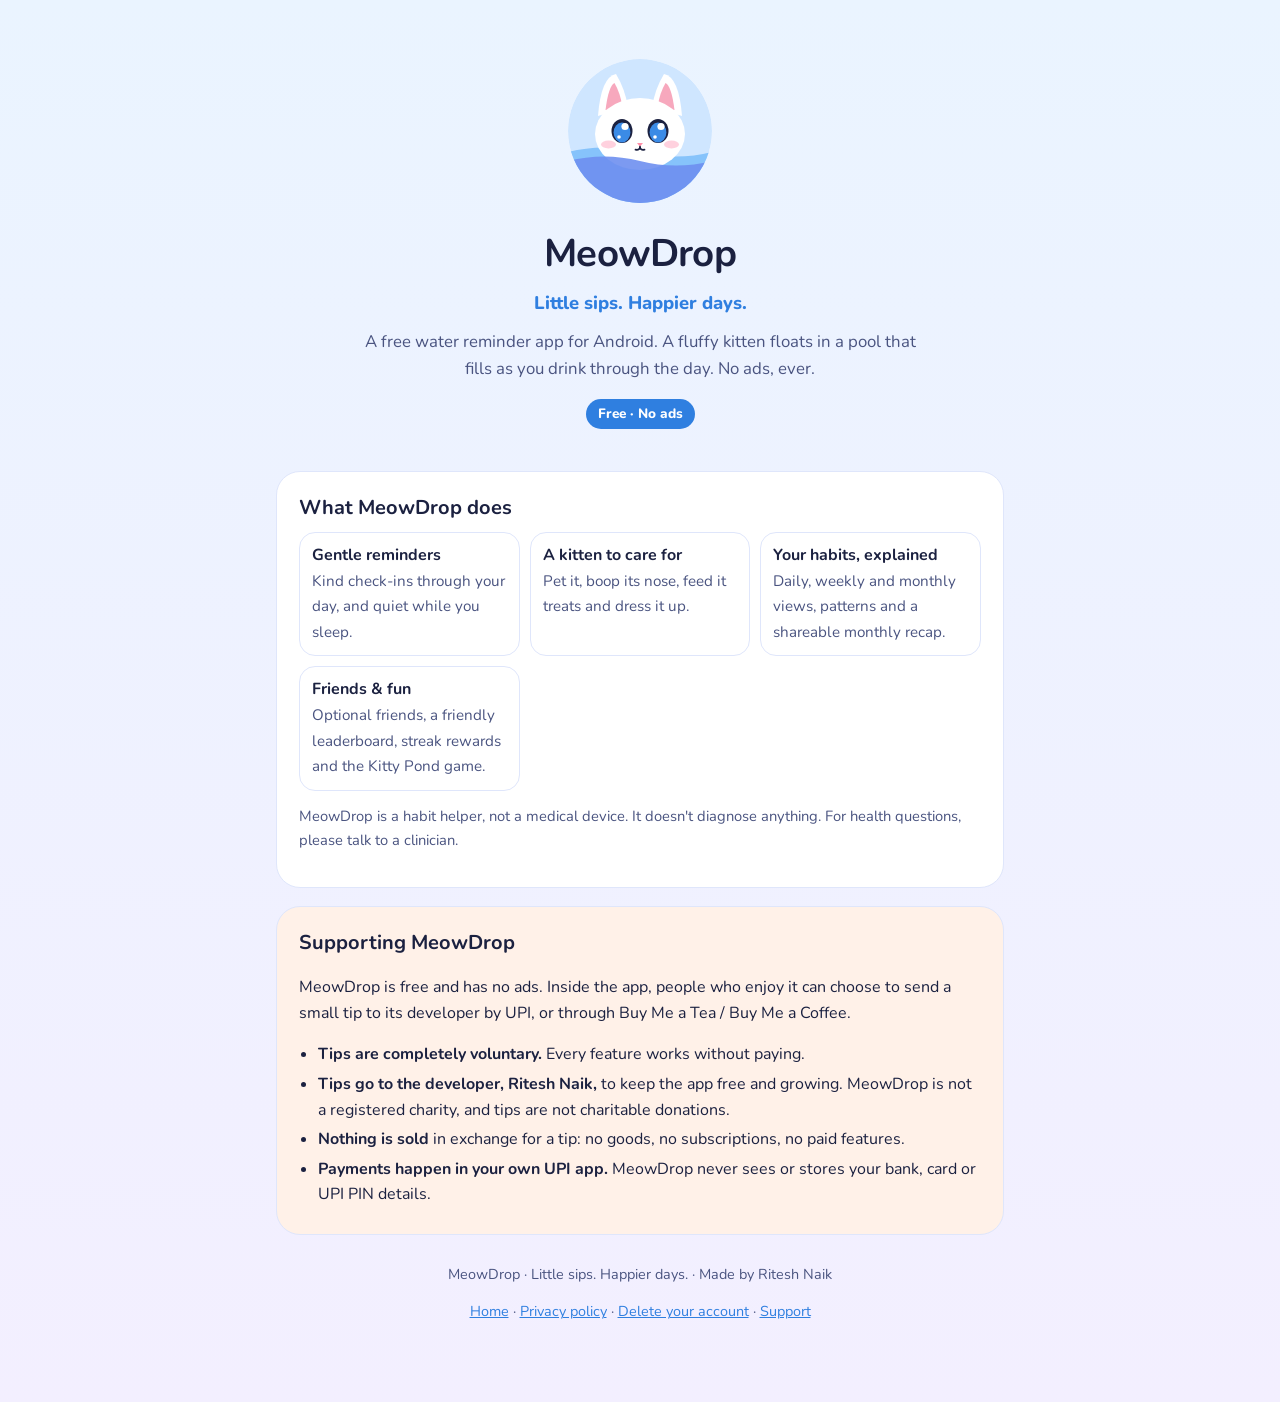
==== index.html @ 0b619bb4 "Add account deletion page" ====
<!doctype html>
<html lang="en">
<head>
<meta charset="utf-8">
<meta name="viewport" content="width=device-width, initial-scale=1">
<title>MeowDrop — a cute water reminder app</title>
<meta name="description" content="MeowDrop is a free, ad-free water reminder app with a cute kitten companion, made by Ritesh Naik.">
<link rel="preconnect" href="https://fonts.googleapis.com">
<link href="https://fonts.googleapis.com/css2?family=Nunito:wght@400;600;800&display=swap" rel="stylesheet">
<link rel="stylesheet" href="style.css">
</head>
<body>
<main>
<header class="hero">
  <svg viewBox="0 0 100 100" role="img" aria-label="The MeowDrop kitten floating in its pool">
  <defs><clipPath id="pool"><circle cx="50" cy="50" r="48"/></clipPath></defs>
  <g clip-path="url(#pool)">
  <circle cx="50" cy="50" r="48" fill="#cfe6ff"/>
  <path d="M2 64 Q26 58 50 64 T98 64 V100 H2 Z" fill="#86c3fb"/>
  <path d="M22 40 Q24 14 34 12 Q40 22 42 34 Z" fill="#fff"/><path d="M27 36 Q29 20 33 18 Q37 25 38 33 Z" fill="#f7a8bd"/>
  <path d="M78 40 Q76 14 66 12 Q60 22 58 34 Z" fill="#fff"/><path d="M73 36 Q71 20 67 18 Q63 25 62 33 Z" fill="#f7a8bd"/>
  <ellipse cx="50" cy="52" rx="30" ry="24" fill="#fff"/>
  <ellipse cx="38" cy="50" rx="7" ry="8" fill="#1b2140"/><ellipse cx="62" cy="50" rx="7" ry="8" fill="#1b2140"/>
  <ellipse cx="38" cy="51" rx="5.6" ry="6.6" fill="#3b8be6"/><ellipse cx="62" cy="51" rx="5.6" ry="6.6" fill="#3b8be6"/>
  <circle cx="40" cy="47" r="2.4" fill="#fff"/><circle cx="64" cy="47" r="2.4" fill="#fff"/>
  <circle cx="36" cy="54" r="1.2" fill="#fff"/><circle cx="60" cy="54" r="1.2" fill="#fff"/>
  <path d="M48 58 H52 L50 60.5 Z" fill="#ff8fa8"/>
  <path d="M50 60.5 Q50 63 47 62.4 M50 60.5 Q50 63 53 62.4" stroke="#1b2140" stroke-width="1.2" fill="none" stroke-linecap="round"/>
  <ellipse cx="29" cy="59" rx="5" ry="2.6" fill="#ffb3c8" opacity=".6"/><ellipse cx="71" cy="59" rx="5" ry="2.6" fill="#ffb3c8" opacity=".6"/>
  <path d="M2 70 Q26 64 50 70 T98 70 V100 H2 Z" fill="#6e8ff0" opacity=".9"/>
  </g>
</svg>

  <h1>MeowDrop</h1>
  <p class="tagline">Little sips. Happier days.</p>
  <p class="lead">A free water reminder app for Android. A fluffy kitten floats in a pool that fills as you drink through the day. No ads, ever.</p>
  <p><span class="badge">Free &middot; No ads</span></p>
</header>

<section>
  <h2>What MeowDrop does</h2>
  <div class="grid">
    <div class="feature"><b>Gentle reminders</b><span>Kind check-ins through your day, and quiet while you sleep.</span></div>
    <div class="feature"><b>A kitten to care for</b><span>Pet it, boop its nose, feed it treats and dress it up.</span></div>
    <div class="feature"><b>Your habits, explained</b><span>Daily, weekly and monthly views, patterns and a shareable monthly recap.</span></div>
    <div class="feature"><b>Friends &amp; fun</b><span>Optional friends, a friendly leaderboard, streak rewards and the Kitty Pond game.</span></div>
  </div>
  <p class="muted">MeowDrop is a habit helper, not a medical device. It doesn't diagnose anything. For health questions, please talk to a clinician.</p>
</section>

<section class="peach" id="support">
  <h2>Supporting MeowDrop</h2>
  <p>MeowDrop is free and has no ads. Inside the app, people who enjoy it can choose to send a small tip to its developer by UPI, or through Buy Me a Tea / Buy Me a Coffee.</p>
  <ul>
    <li><b>Tips are completely voluntary.</b> Every feature works without paying.</li>
    <li><b>Tips go to the developer, Ritesh Naik,</b> to keep the app free and growing. MeowDrop is not a registered charity, and tips are not charitable donations.</li>
    <li><b>Nothing is sold</b> in exchange for a tip: no goods, no subscriptions, no paid features.</li>
    <li><b>Payments happen in your own UPI app.</b> MeowDrop never sees or stores your bank, card or UPI PIN details.</li>
  </ul>
</section>

<footer>
  <p>MeowDrop &middot; Little sips. Happier days. &middot; Made by Ritesh Naik</p>
  <p><a href="index.html">Home</a> &middot; <a href="privacy.html">Privacy policy</a> &middot; <a href="delete-account.html">Delete your account</a> &middot; <a href="index.html#support">Support</a></p>
</footer>
</main>
</body>
</html>
---- style.css ----
:root {
  --bg-top: #eaf4ff; --bg-bottom: #f3efff; --ink: #1b2140; --soft: #4a5480;
  --card: #ffffff; --line: #dfe6fb; --accent: #2f7fe0; --accent-ink: #ffffff; --peach: #fff1e8;
}
@media (prefers-color-scheme: dark) {
  :root { --bg-top: #0f1430; --bg-bottom: #151a3d; --ink: #eaf0ff; --soft: #b3bde3;
    --card: #1a2147; --line: #2a3366; --accent: #8cc2ff; --accent-ink: #0f1430; --peach: #2b2440; }
}
* { box-sizing: border-box; }
html { -webkit-text-size-adjust: 100%; }
body {
  margin: 0; color: var(--ink); line-height: 1.6;
  font-family: "Nunito", system-ui, -apple-system, "Segoe UI", Roboto, sans-serif;
  min-height: 100vh;
  background: linear-gradient(180deg, var(--bg-top), var(--bg-bottom));
}
main { max-width: 760px; margin: 0 auto; padding: 32px 16px 64px; }
header.hero { text-align: center; padding: 24px 0 8px; }
header.hero svg { width: 150px; height: 150px; }
h1 { font-size: 2.4rem; margin: 8px 0 0; letter-spacing: -0.02em; }
.tagline { color: var(--accent); font-weight: 800; font-size: 1.15rem; margin: 4px 0 12px; }
.lead { color: var(--soft); font-size: 1.05rem; max-width: 560px; margin: 0 auto; }
section { background: var(--card); border: 1px solid var(--line); border-radius: 24px; padding: 20px 22px; margin-top: 18px; }
section.peach { background: var(--peach); }
h2 { font-size: 1.25rem; margin: 0 0 8px; }
ul { padding-left: 1.2em; margin: 6px 0; }
li { margin: 4px 0; }
.grid { display: grid; grid-template-columns: repeat(auto-fit, minmax(210px, 1fr)); gap: 10px; }
.feature { padding: 10px 12px; border-radius: 16px; border: 1px solid var(--line); }
.feature b { display: block; }
.feature span { color: var(--soft); font-size: 0.95rem; }
.badge { display: inline-block; background: var(--accent); color: var(--accent-ink); font-weight: 800; border-radius: 999px; padding: 4px 12px; font-size: 0.85rem; }
.muted { color: var(--soft); font-size: 0.92rem; }
a { color: var(--accent); }
footer { text-align: center; color: var(--soft); font-size: 0.9rem; margin-top: 28px; }
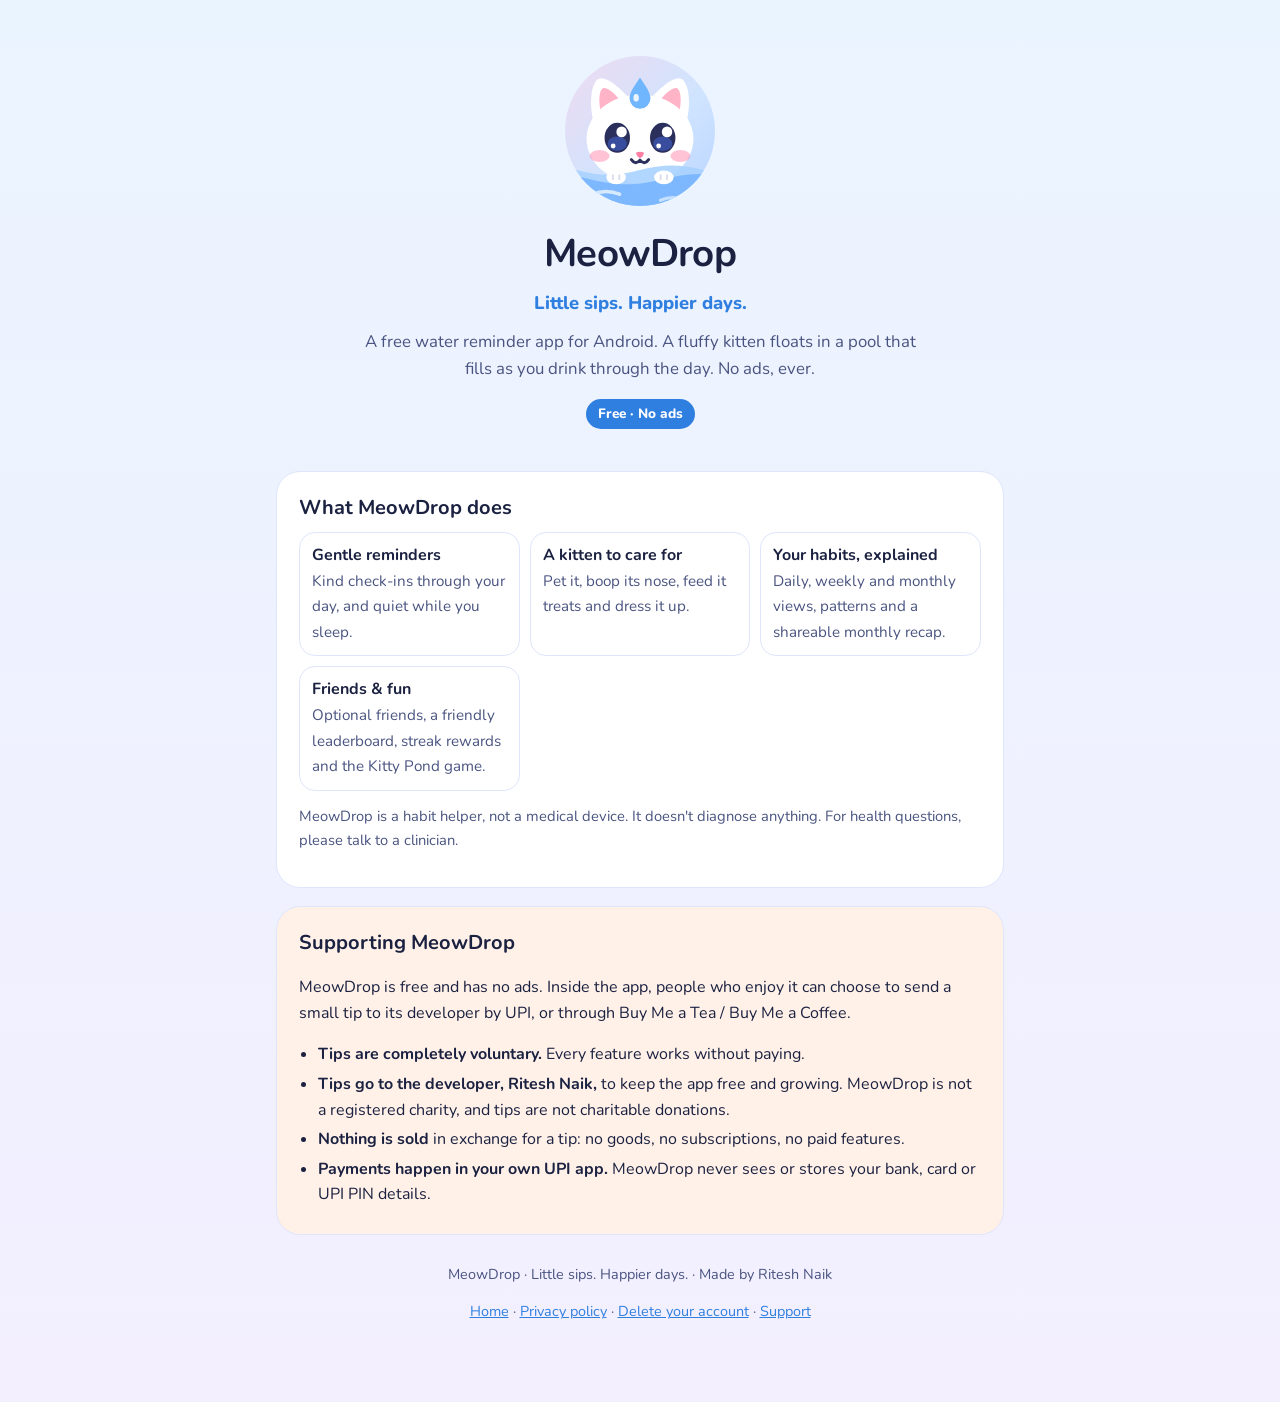
==== commit bb8ace1d: "New cuter kitten logo" ====
--- a/index.html
+++ b/index.html
@@ -12,24 +12,7 @@
 <body>
 <main>
 <header class="hero">
-  <svg viewBox="0 0 100 100" role="img" aria-label="The MeowDrop kitten floating in its pool">
-  <defs><clipPath id="pool"><circle cx="50" cy="50" r="48"/></clipPath></defs>
-  <g clip-path="url(#pool)">
-  <circle cx="50" cy="50" r="48" fill="#cfe6ff"/>
-  <path d="M2 64 Q26 58 50 64 T98 64 V100 H2 Z" fill="#86c3fb"/>
-  <path d="M22 40 Q24 14 34 12 Q40 22 42 34 Z" fill="#fff"/><path d="M27 36 Q29 20 33 18 Q37 25 38 33 Z" fill="#f7a8bd"/>
-  <path d="M78 40 Q76 14 66 12 Q60 22 58 34 Z" fill="#fff"/><path d="M73 36 Q71 20 67 18 Q63 25 62 33 Z" fill="#f7a8bd"/>
-  <ellipse cx="50" cy="52" rx="30" ry="24" fill="#fff"/>
-  <ellipse cx="38" cy="50" rx="7" ry="8" fill="#1b2140"/><ellipse cx="62" cy="50" rx="7" ry="8" fill="#1b2140"/>
-  <ellipse cx="38" cy="51" rx="5.6" ry="6.6" fill="#3b8be6"/><ellipse cx="62" cy="51" rx="5.6" ry="6.6" fill="#3b8be6"/>
-  <circle cx="40" cy="47" r="2.4" fill="#fff"/><circle cx="64" cy="47" r="2.4" fill="#fff"/>
-  <circle cx="36" cy="54" r="1.2" fill="#fff"/><circle cx="60" cy="54" r="1.2" fill="#fff"/>
-  <path d="M48 58 H52 L50 60.5 Z" fill="#ff8fa8"/>
-  <path d="M50 60.5 Q50 63 47 62.4 M50 60.5 Q50 63 53 62.4" stroke="#1b2140" stroke-width="1.2" fill="none" stroke-linecap="round"/>
-  <ellipse cx="29" cy="59" rx="5" ry="2.6" fill="#ffb3c8" opacity=".6"/><ellipse cx="71" cy="59" rx="5" ry="2.6" fill="#ffb3c8" opacity=".6"/>
-  <path d="M2 70 Q26 64 50 70 T98 70 V100 H2 Z" fill="#6e8ff0" opacity=".9"/>
-  </g>
-</svg>
+  <svg role="img" aria-label="The MeowDrop kitten floating in its pool" xmlns="http://www.w3.org/2000/svg" width="150" height="150" viewBox="21 21 66 66"><defs><linearGradient id="mdbg" x1="0" y1="0" x2="108" y2="108" gradientUnits="userSpaceOnUse"><stop offset="0" stop-color="#FFD6E8"/><stop offset="0.55" stop-color="#CFE4FF"/><stop offset="1" stop-color="#A9C8FF"/></linearGradient><clipPath id="mdclip"><circle cx="54" cy="54" r="33"/></clipPath></defs><g clip-path="url(#mdclip)"><path d="M0,0h108v108h-108z" fill="url(#mdbg)"/><path d="M27,27.8 Q27.896,30.104 30.2,31 Q27.896,31.896 27,34.2 Q26.104,31.896 23.8,31 Q26.104,30.104 27,27.8 Z" fill="#FFFFFF" fill-opacity="0.800"/><path d="M82,24.6 Q82.672,26.328 84.4,27 Q82.672,27.672 82,29.4 Q81.328,27.672 79.6,27 Q81.328,26.328 82,24.6 Z" fill="#FFFFFF" fill-opacity="0.702"/><path d="M84.90,40.00 a1.1,1.1 0 1,0 2.20,0 a1.1,1.1 0 1,0 -2.20,0 Z" fill="#FFFFFF" fill-opacity="0.702"/><path d="M33.5,50 C31.5,41 32.5,33.5 35.5,31.2 C38.3,29.2 45,34.5 49.5,40 Z" fill="#FFFFFF" fill-opacity="1.000"/><path d="M74.5,50 C76.5,41 75.5,33.5 72.5,31.2 C69.7,29.2 63,34.5 58.5,40 Z" fill="#FFFFFF" fill-opacity="1.000"/><path d="M36.6,45 C35.6,40 36.2,36.2 37.6,35.2 C39.2,34.4 42.6,37.2 45,40.2 Z" fill="#FFB3C7" fill-opacity="1.000"/><path d="M71.4,45 C72.4,40 71.8,36.2 70.4,35.2 C68.8,34.4 65.4,37.2 63,40.2 Z" fill="#FFB3C7" fill-opacity="1.000"/><path d="M30.50,57.50 a23.5,19.5 0 1,0 47.00,0 a23.5,19.5 0 1,0 -47.00,0 Z" fill="#FFFFFF" fill-opacity="1.000"/><path d="M54,30.5 C56.6,34.4 58.6,37.2 58.6,39.6 A4.6,4.6 0 1,1 49.4,39.6 C49.4,37.2 51.4,34.4 54,30.5 Z" fill="#6FB6FF" fill-opacity="1.000"/><path d="M51.10,39.40 a1.2,1.7 0 1,0 2.40,0 a1.2,1.7 0 1,0 -2.40,0 Z" fill="#FFFFFF" fill-opacity="0.851"/><path d="M38.40,57.00 a5.6,6.6 0 1,0 11.20,0 a5.6,6.6 0 1,0 -11.20,0 Z" fill="#2B2F5C" fill-opacity="1.000"/><path d="M58.40,57.00 a5.6,6.6 0 1,0 11.20,0 a5.6,6.6 0 1,0 -11.20,0 Z" fill="#2B2F5C" fill-opacity="1.000"/><path d="M39.80,59.60 a4.2,3.2 0 1,0 8.40,0 a4.2,3.2 0 1,0 -8.40,0 Z" fill="#4D7BFF" fill-opacity="0.400"/><path d="M59.80,59.60 a4.2,3.2 0 1,0 8.40,0 a4.2,3.2 0 1,0 -8.40,0 Z" fill="#4D7BFF" fill-opacity="0.400"/><path d="M43.60,54.40 a2.3,2.4 0 1,0 4.60,0 a2.3,2.4 0 1,0 -4.60,0 Z" fill="#FFFFFF" fill-opacity="1.000"/><path d="M63.60,54.40 a2.3,2.4 0 1,0 4.60,0 a2.3,2.4 0 1,0 -4.60,0 Z" fill="#FFFFFF" fill-opacity="1.000"/><path d="M41.15,60.60 a1.05,1.05 0 1,0 2.10,0 a1.05,1.05 0 1,0 -2.10,0 Z" fill="#FFFFFF" fill-opacity="1.000"/><path d="M61.15,60.60 a1.05,1.05 0 1,0 2.10,0 a1.05,1.05 0 1,0 -2.10,0 Z" fill="#FFFFFF" fill-opacity="1.000"/><path d="M31.80,65.00 a4.4,2.6 0 1,0 8.80,0 a4.4,2.6 0 1,0 -8.80,0 Z" fill="#FF8FB1" fill-opacity="0.533"/><path d="M67.40,65.00 a4.4,2.6 0 1,0 8.80,0 a4.4,2.6 0 1,0 -8.80,0 Z" fill="#FF8FB1" fill-opacity="0.533"/><path d="M52.2,63.6 Q54,62.6 55.8,63.6 Q55.4,65.4 54,66 Q52.6,65.4 52.2,63.6 Z" fill="#FF7FA3" fill-opacity="1.000"/><path d="M50.2,66.6 Q52,69.2 54,66.8 Q56,69.2 57.8,66.6" fill="none" stroke="#2B2F5C" stroke-opacity="1.000" stroke-width="1.3" stroke-linecap="round" stroke-linejoin="round"/><path d="M-2,71.5 C8,68.5 16,68.5 26,71.2 C36,74 44,74 54,71.2 C64,68.5 72,68.5 82,71.2 C92,74 100,74 110,71.2 L110,110 L-2,110 Z" fill="#A9D2FF" fill-opacity="0.902"/><path d="M-2,75.5 C10,72.2 20,72.2 32,75.2 C44,78.2 52,78.2 64,75.2 C76,72.2 86,72.2 98,75.2 C102,76.2 106,76.6 110,76.6 L110,110 L-2,110 Z" fill="#7DB8FF" fill-opacity="1.000"/><path d="M33,82 C37,80.2 41,80.2 45,81.8" fill="none" stroke="#FFFFFF" stroke-opacity="0.690" stroke-width="1.6" stroke-linecap="round" stroke-linejoin="round"/><path d="M63,84.5 C66.5,83 70,83 73.5,84.3" fill="none" stroke="#FFFFFF" stroke-opacity="0.565" stroke-width="1.4" stroke-linecap="round" stroke-linejoin="round"/><path d="M76.70,80.50 a1.3,1.3 0 1,0 2.60,0 a1.3,1.3 0 1,0 -2.60,0 Z" fill="#FFFFFF" fill-opacity="0.627"/><path d="M39.20,74.40 a4.3,3.0 0 1,0 8.60,0 a4.3,3.0 0 1,0 -8.60,0 Z" fill="#FFFFFF" fill-opacity="1.000"/><path d="M60.20,74.40 a4.3,3.0 0 1,0 8.60,0 a4.3,3.0 0 1,0 -8.60,0 Z" fill="#FFFFFF" fill-opacity="1.000"/><path d="M42.1,73.4 L42.1,75.2 M44.9,73.4 L44.9,75.2" fill="none" stroke="#D9DCEB" stroke-opacity="1.000" stroke-width="0.8" stroke-linecap="round" stroke-linejoin="round"/><path d="M63.1,73.4 L63.1,75.2 M65.9,73.4 L65.9,75.2" fill="none" stroke="#D9DCEB" stroke-opacity="1.000" stroke-width="0.8" stroke-linecap="round" stroke-linejoin="round"/></g></svg>
 
   <h1>MeowDrop</h1>
   <p class="tagline">Little sips. Happier days.</p>
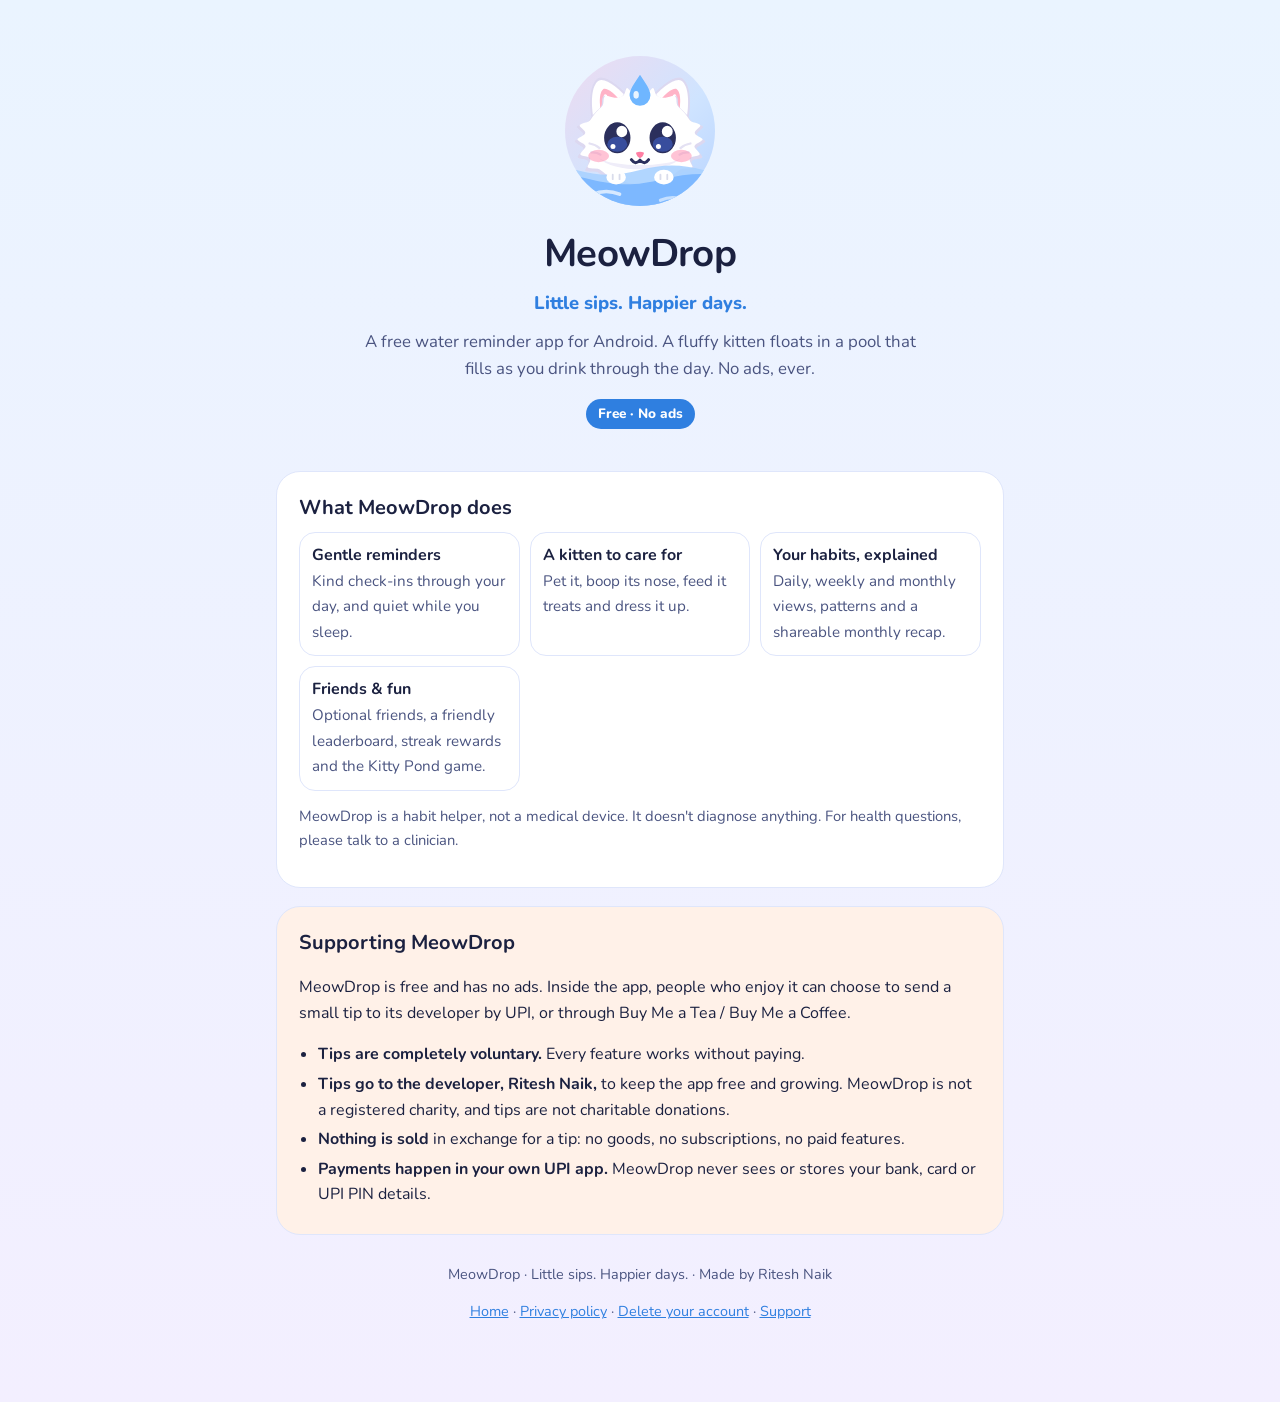
==== commit c3b95936: "Fluffier kitten logo" ====
--- a/index.html
+++ b/index.html
@@ -12,7 +12,7 @@
 <body>
 <main>
 <header class="hero">
-  <svg role="img" aria-label="The MeowDrop kitten floating in its pool" xmlns="http://www.w3.org/2000/svg" width="150" height="150" viewBox="21 21 66 66"><defs><linearGradient id="mdbg" x1="0" y1="0" x2="108" y2="108" gradientUnits="userSpaceOnUse"><stop offset="0" stop-color="#FFD6E8"/><stop offset="0.55" stop-color="#CFE4FF"/><stop offset="1" stop-color="#A9C8FF"/></linearGradient><clipPath id="mdclip"><circle cx="54" cy="54" r="33"/></clipPath></defs><g clip-path="url(#mdclip)"><path d="M0,0h108v108h-108z" fill="url(#mdbg)"/><path d="M27,27.8 Q27.896,30.104 30.2,31 Q27.896,31.896 27,34.2 Q26.104,31.896 23.8,31 Q26.104,30.104 27,27.8 Z" fill="#FFFFFF" fill-opacity="0.800"/><path d="M82,24.6 Q82.672,26.328 84.4,27 Q82.672,27.672 82,29.4 Q81.328,27.672 79.6,27 Q81.328,26.328 82,24.6 Z" fill="#FFFFFF" fill-opacity="0.702"/><path d="M84.90,40.00 a1.1,1.1 0 1,0 2.20,0 a1.1,1.1 0 1,0 -2.20,0 Z" fill="#FFFFFF" fill-opacity="0.702"/><path d="M33.5,50 C31.5,41 32.5,33.5 35.5,31.2 C38.3,29.2 45,34.5 49.5,40 Z" fill="#FFFFFF" fill-opacity="1.000"/><path d="M74.5,50 C76.5,41 75.5,33.5 72.5,31.2 C69.7,29.2 63,34.5 58.5,40 Z" fill="#FFFFFF" fill-opacity="1.000"/><path d="M36.6,45 C35.6,40 36.2,36.2 37.6,35.2 C39.2,34.4 42.6,37.2 45,40.2 Z" fill="#FFB3C7" fill-opacity="1.000"/><path d="M71.4,45 C72.4,40 71.8,36.2 70.4,35.2 C68.8,34.4 65.4,37.2 63,40.2 Z" fill="#FFB3C7" fill-opacity="1.000"/><path d="M30.50,57.50 a23.5,19.5 0 1,0 47.00,0 a23.5,19.5 0 1,0 -47.00,0 Z" fill="#FFFFFF" fill-opacity="1.000"/><path d="M54,30.5 C56.6,34.4 58.6,37.2 58.6,39.6 A4.6,4.6 0 1,1 49.4,39.6 C49.4,37.2 51.4,34.4 54,30.5 Z" fill="#6FB6FF" fill-opacity="1.000"/><path d="M51.10,39.40 a1.2,1.7 0 1,0 2.40,0 a1.2,1.7 0 1,0 -2.40,0 Z" fill="#FFFFFF" fill-opacity="0.851"/><path d="M38.40,57.00 a5.6,6.6 0 1,0 11.20,0 a5.6,6.6 0 1,0 -11.20,0 Z" fill="#2B2F5C" fill-opacity="1.000"/><path d="M58.40,57.00 a5.6,6.6 0 1,0 11.20,0 a5.6,6.6 0 1,0 -11.20,0 Z" fill="#2B2F5C" fill-opacity="1.000"/><path d="M39.80,59.60 a4.2,3.2 0 1,0 8.40,0 a4.2,3.2 0 1,0 -8.40,0 Z" fill="#4D7BFF" fill-opacity="0.400"/><path d="M59.80,59.60 a4.2,3.2 0 1,0 8.40,0 a4.2,3.2 0 1,0 -8.40,0 Z" fill="#4D7BFF" fill-opacity="0.400"/><path d="M43.60,54.40 a2.3,2.4 0 1,0 4.60,0 a2.3,2.4 0 1,0 -4.60,0 Z" fill="#FFFFFF" fill-opacity="1.000"/><path d="M63.60,54.40 a2.3,2.4 0 1,0 4.60,0 a2.3,2.4 0 1,0 -4.60,0 Z" fill="#FFFFFF" fill-opacity="1.000"/><path d="M41.15,60.60 a1.05,1.05 0 1,0 2.10,0 a1.05,1.05 0 1,0 -2.10,0 Z" fill="#FFFFFF" fill-opacity="1.000"/><path d="M61.15,60.60 a1.05,1.05 0 1,0 2.10,0 a1.05,1.05 0 1,0 -2.10,0 Z" fill="#FFFFFF" fill-opacity="1.000"/><path d="M31.80,65.00 a4.4,2.6 0 1,0 8.80,0 a4.4,2.6 0 1,0 -8.80,0 Z" fill="#FF8FB1" fill-opacity="0.533"/><path d="M67.40,65.00 a4.4,2.6 0 1,0 8.80,0 a4.4,2.6 0 1,0 -8.80,0 Z" fill="#FF8FB1" fill-opacity="0.533"/><path d="M52.2,63.6 Q54,62.6 55.8,63.6 Q55.4,65.4 54,66 Q52.6,65.4 52.2,63.6 Z" fill="#FF7FA3" fill-opacity="1.000"/><path d="M50.2,66.6 Q52,69.2 54,66.8 Q56,69.2 57.8,66.6" fill="none" stroke="#2B2F5C" stroke-opacity="1.000" stroke-width="1.3" stroke-linecap="round" stroke-linejoin="round"/><path d="M-2,71.5 C8,68.5 16,68.5 26,71.2 C36,74 44,74 54,71.2 C64,68.5 72,68.5 82,71.2 C92,74 100,74 110,71.2 L110,110 L-2,110 Z" fill="#A9D2FF" fill-opacity="0.902"/><path d="M-2,75.5 C10,72.2 20,72.2 32,75.2 C44,78.2 52,78.2 64,75.2 C76,72.2 86,72.2 98,75.2 C102,76.2 106,76.6 110,76.6 L110,110 L-2,110 Z" fill="#7DB8FF" fill-opacity="1.000"/><path d="M33,82 C37,80.2 41,80.2 45,81.8" fill="none" stroke="#FFFFFF" stroke-opacity="0.690" stroke-width="1.6" stroke-linecap="round" stroke-linejoin="round"/><path d="M63,84.5 C66.5,83 70,83 73.5,84.3" fill="none" stroke="#FFFFFF" stroke-opacity="0.565" stroke-width="1.4" stroke-linecap="round" stroke-linejoin="round"/><path d="M76.70,80.50 a1.3,1.3 0 1,0 2.60,0 a1.3,1.3 0 1,0 -2.60,0 Z" fill="#FFFFFF" fill-opacity="0.627"/><path d="M39.20,74.40 a4.3,3.0 0 1,0 8.60,0 a4.3,3.0 0 1,0 -8.60,0 Z" fill="#FFFFFF" fill-opacity="1.000"/><path d="M60.20,74.40 a4.3,3.0 0 1,0 8.60,0 a4.3,3.0 0 1,0 -8.60,0 Z" fill="#FFFFFF" fill-opacity="1.000"/><path d="M42.1,73.4 L42.1,75.2 M44.9,73.4 L44.9,75.2" fill="none" stroke="#D9DCEB" stroke-opacity="1.000" stroke-width="0.8" stroke-linecap="round" stroke-linejoin="round"/><path d="M63.1,73.4 L63.1,75.2 M65.9,73.4 L65.9,75.2" fill="none" stroke="#D9DCEB" stroke-opacity="1.000" stroke-width="0.8" stroke-linecap="round" stroke-linejoin="round"/></g></svg>
+  <svg role="img" aria-label="The MeowDrop kitten floating in its pool" xmlns="http://www.w3.org/2000/svg" width="150" height="150" viewBox="21 21 66 66"><defs><linearGradient id="mdbg" x1="0" y1="0" x2="108" y2="108" gradientUnits="userSpaceOnUse"><stop offset="0" stop-color="#FFD6E8"/><stop offset="0.55" stop-color="#CFE4FF"/><stop offset="1" stop-color="#A9C8FF"/></linearGradient><clipPath id="mdclip"><circle cx="54" cy="54" r="33"/></clipPath></defs><g clip-path="url(#mdclip)"><path d="M0,0h108v108h-108z" fill="url(#mdbg)"/><path d="M27,27.8 Q27.896,30.104 30.2,31 Q27.896,31.896 27,34.2 Q26.104,31.896 23.8,31 Q26.104,30.104 27,27.8 Z" fill="#FFFFFF" fill-opacity="0.800"/><path d="M82,24.6 Q82.672,26.328 84.4,27 Q82.672,27.672 82,29.4 Q81.328,27.672 79.6,27 Q81.328,26.328 82,24.6 Z" fill="#FFFFFF" fill-opacity="0.702"/><path d="M84.90,40.00 a1.1,1.1 0 1,0 2.20,0 a1.1,1.1 0 1,0 -2.20,0 Z" fill="#FFFFFF" fill-opacity="0.702"/><path d="M33.2,51 C31,41.5 32,33.6 35.2,31 C38.2,28.8 45.3,34.4 50,40 Z" fill="#DCD8F0" fill-opacity="1.000"/><path d="M74.8,51 C77,41.5 76,33.6 72.8,31 C69.8,28.8 62.7,34.4 58,40 Z" fill="#DCD8F0" fill-opacity="1.000"/><path d="M33.8,50 C32,41 32.8,34.2 35.6,32 C38.4,30 44.8,35.2 49.2,40.4 Z" fill="#FFFFFF" fill-opacity="1.000"/><path d="M74.2,50 C76,41 75.2,34.2 72.4,32 C69.6,30 63.2,35.2 58.8,40.4 Z" fill="#FFFFFF" fill-opacity="1.000"/><path d="M36.8,45.5 C35.8,40.4 36.4,36.6 37.8,35.6 C39.4,34.8 42.8,37.6 45.2,40.6 Z" fill="#FFB3C7" fill-opacity="1.000"/><path d="M71.2,45.5 C72.2,40.4 71.6,36.6 70.2,35.6 C68.6,34.8 65.2,37.6 62.8,40.6 Z" fill="#FFB3C7" fill-opacity="1.000"/><path d="M38.4,47 q-1,-4.6 0.4,-8.4 M41,46.4 q0,-3.6 2.2,-6 M36.6,47.6 q-1.4,-2.6 -1.2,-5.6" fill="none" stroke="#FFFFFF" stroke-opacity="1.000" stroke-width="1.5" stroke-linecap="round" stroke-linejoin="round"/><path d="M69.6,47 q1,-4.6 -0.4,-8.4 M67,46.4 q0,-3.6 -2.2,-6 M71.4,47.6 q1.4,-2.6 1.2,-5.6" fill="none" stroke="#FFFFFF" stroke-opacity="1.000" stroke-width="1.5" stroke-linecap="round" stroke-linejoin="round"/><path d="M81.96,57.82 Q83.18,58.40 82.51,59.00 Q81.85,59.60 80.80,60.11 Q79.75,60.63 79.17,61.12 Q78.59,61.61 78.96,62.22 Q79.32,62.83 80.13,63.59 Q80.94,64.34 81.34,65.08 Q81.75,65.82 80.38,66.06 Q79.01,66.30 78.03,66.58 Q77.04,66.85 76.76,67.34 Q76.48,67.83 76.84,68.63 Q77.20,69.43 77.83,70.45 Q78.47,71.48 77.52,71.69 Q76.57,71.90 75.34,71.85 Q74.12,71.81 73.31,71.96 Q72.50,72.12 72.06,72.51 Q71.61,72.90 71.13,73.27 Q70.66,73.63 70.17,73.98 Q69.67,74.33 69.15,74.66 Q68.64,74.98 68.10,75.29 Q67.56,75.59 67.01,75.87 Q66.45,76.15 65.88,76.41 Q65.30,76.67 64.72,76.90 Q64.13,77.13 63.53,77.33 Q62.92,77.54 62.31,77.72 Q61.69,77.90 61.07,78.05 Q60.44,78.20 59.81,78.33 Q59.18,78.45 58.54,78.55 Q57.90,78.65 57.25,78.72 Q56.60,78.79 55.95,78.83 Q55.30,78.87 54.65,78.89 Q54.00,78.90 53.35,78.89 Q52.70,78.87 52.05,78.83 Q51.40,78.79 50.75,78.72 Q50.10,78.65 49.46,78.55 Q48.82,78.45 48.19,78.33 Q47.56,78.20 46.93,78.05 Q46.31,77.90 45.69,77.72 Q45.08,77.54 44.47,77.33 Q43.87,77.13 43.28,76.90 Q42.70,76.67 42.12,76.41 Q41.55,76.15 40.99,75.87 Q40.44,75.59 39.90,75.29 Q39.36,74.98 38.85,74.66 Q38.33,74.33 37.83,73.98 Q37.34,73.63 36.87,73.27 Q36.39,72.90 35.94,72.51 Q35.50,72.12 34.69,71.96 Q33.88,71.81 32.66,71.85 Q31.43,71.90 30.48,71.69 Q29.53,71.48 30.17,70.45 Q30.80,69.43 31.16,68.63 Q31.52,67.83 31.24,67.34 Q30.96,66.85 29.97,66.58 Q28.99,66.30 27.62,66.06 Q26.25,65.82 26.66,65.08 Q27.06,64.34 27.87,63.59 Q28.68,62.83 29.04,62.22 Q29.41,61.61 28.83,61.12 Q28.25,60.63 27.20,60.11 Q26.15,59.60 25.49,59.00 Q24.82,58.40 26.04,57.82 Q27.25,57.25 28.08,56.74 Q28.91,56.23 29.00,55.69 Q29.08,55.15 28.44,54.48 Q27.80,53.81 26.81,53.00 Q25.82,52.18 26.65,51.74 Q27.47,51.30 28.65,51.03 Q29.83,50.76 30.54,50.41 Q31.25,50.06 31.53,49.58 Q31.81,49.09 32.12,48.62 Q32.44,48.15 32.78,47.69 Q33.12,47.23 33.49,46.79 Q33.86,46.35 34.25,45.92 Q34.65,45.50 35.07,45.09 Q35.50,44.68 35.94,44.29 Q36.39,43.90 36.74,43.42 Q37.08,42.93 37.19,42.18 Q37.30,41.42 37.31,40.46 Q37.32,39.49 37.73,38.90 Q38.15,38.30 39.30,38.69 Q40.45,39.08 41.41,39.34 Q42.37,39.60 43.12,39.64 Q43.87,39.67 44.47,39.47 Q45.08,39.26 45.69,39.08 Q46.31,38.90 46.72,38.10 Q47.13,37.29 47.46,35.81 Q47.79,34.34 48.82,35.58 Q49.85,36.82 50.62,37.41 Q51.40,38.01 52.00,37.29 Q52.61,36.58 53.31,35.19 Q54.00,33.80 54.69,35.19 Q55.39,36.58 56.00,37.29 Q56.60,38.01 57.38,37.41 Q58.15,36.82 59.18,35.58 Q60.21,34.34 60.54,35.81 Q60.87,37.29 61.28,38.10 Q61.69,38.90 62.31,39.08 Q62.92,39.26 63.53,39.47 Q64.13,39.67 64.88,39.64 Q65.63,39.60 66.59,39.34 Q67.55,39.08 68.70,38.69 Q69.85,38.30 70.27,38.90 Q70.68,39.49 70.69,40.46 Q70.70,41.42 70.81,42.18 Q70.92,42.93 71.26,43.42 Q71.61,43.90 72.06,44.29 Q72.50,44.68 72.93,45.09 Q73.35,45.50 73.75,45.92 Q74.14,46.35 74.51,46.79 Q74.88,47.23 75.22,47.69 Q75.56,48.15 75.88,48.62 Q76.19,49.09 76.47,49.58 Q76.75,50.06 77.46,50.41 Q78.17,50.76 79.35,51.03 Q80.53,51.30 81.35,51.74 Q82.18,52.18 81.19,53.00 Q80.20,53.81 79.56,54.48 Q78.92,55.15 79.00,55.69 Q79.09,56.23 79.92,56.74 Q80.75,57.25 81.96,57.82 Z" fill="#DCD8F0" fill-opacity="1.000"/><path d="M80.80,56.94 Q81.92,57.50 81.31,58.08 Q80.70,58.65 79.74,59.15 Q78.77,59.65 78.24,60.12 Q77.70,60.60 78.03,61.18 Q78.36,61.77 79.09,62.49 Q79.83,63.21 80.19,63.91 Q80.55,64.62 79.28,64.86 Q78.02,65.11 77.11,65.38 Q76.20,65.65 75.92,66.13 Q75.65,66.60 75.97,67.36 Q76.28,68.11 76.85,69.08 Q77.41,70.04 76.52,70.25 Q75.63,70.47 74.49,70.45 Q73.35,70.43 72.59,70.59 Q71.84,70.75 71.40,71.12 Q70.97,71.50 70.51,71.86 Q70.06,72.21 69.58,72.55 Q69.10,72.89 68.61,73.20 Q68.11,73.52 67.59,73.81 Q67.07,74.11 66.54,74.38 Q66.00,74.65 65.45,74.89 Q64.90,75.14 64.33,75.37 Q63.76,75.59 63.18,75.79 Q62.60,75.98 62.01,76.16 Q61.42,76.33 60.81,76.48 Q60.21,76.63 59.60,76.75 Q58.99,76.87 58.37,76.96 Q57.75,77.06 57.13,77.12 Q56.51,77.19 55.88,77.23 Q55.26,77.27 54.63,77.29 Q54.00,77.30 53.37,77.29 Q52.74,77.27 52.12,77.23 Q51.49,77.19 50.87,77.12 Q50.25,77.06 49.63,76.96 Q49.01,76.87 48.40,76.75 Q47.79,76.63 47.19,76.48 Q46.58,76.33 45.99,76.16 Q45.40,75.98 44.82,75.79 Q44.24,75.59 43.67,75.37 Q43.10,75.14 42.55,74.89 Q42.00,74.65 41.46,74.38 Q40.93,74.11 40.41,73.81 Q39.89,73.52 39.39,73.20 Q38.90,72.89 38.42,72.55 Q37.94,72.21 37.49,71.86 Q37.03,71.50 36.60,71.12 Q36.16,70.75 35.41,70.59 Q34.65,70.43 33.51,70.45 Q32.37,70.47 31.48,70.25 Q30.59,70.04 31.15,69.08 Q31.72,68.11 32.03,67.36 Q32.35,66.60 32.08,66.13 Q31.80,65.65 30.89,65.38 Q29.98,65.11 28.72,64.86 Q27.45,64.62 27.81,63.91 Q28.17,63.21 28.91,62.49 Q29.64,61.77 29.97,61.18 Q30.30,60.60 29.76,60.12 Q29.23,59.65 28.26,59.15 Q27.30,58.65 26.69,58.08 Q26.08,57.50 27.20,56.94 Q28.31,56.39 29.07,55.90 Q29.83,55.40 29.92,54.88 Q30.00,54.36 29.42,53.73 Q28.83,53.09 27.93,52.31 Q27.04,51.54 27.80,51.11 Q28.57,50.68 29.66,50.41 Q30.75,50.14 31.41,49.79 Q32.07,49.45 32.35,48.98 Q32.62,48.51 32.92,48.06 Q33.22,47.60 33.54,47.16 Q33.87,46.72 34.23,46.29 Q34.58,45.86 34.97,45.45 Q35.35,45.04 35.76,44.65 Q36.16,44.25 36.60,43.88 Q37.03,43.50 37.37,43.04 Q37.71,42.57 37.83,41.86 Q37.95,41.15 37.98,40.25 Q38.02,39.35 38.42,38.79 Q38.83,38.23 39.91,38.57 Q40.99,38.91 41.90,39.14 Q42.80,39.37 43.52,39.39 Q44.24,39.41 44.82,39.21 Q45.40,39.02 45.99,38.84 Q46.58,38.67 46.99,37.92 Q47.40,37.18 47.73,35.81 Q48.06,34.45 49.04,35.59 Q50.01,36.72 50.75,37.26 Q51.49,37.81 52.08,37.15 Q52.67,36.49 53.33,35.21 Q54.00,33.94 54.67,35.21 Q55.33,36.49 55.92,37.15 Q56.51,37.81 57.25,37.26 Q57.99,36.72 58.96,35.59 Q59.94,34.45 60.27,35.81 Q60.60,37.18 61.01,37.92 Q61.42,38.67 62.01,38.84 Q62.60,39.02 63.18,39.21 Q63.76,39.41 64.48,39.39 Q65.20,39.37 66.10,39.14 Q67.01,38.91 68.09,38.57 Q69.17,38.23 69.58,38.79 Q69.98,39.35 70.02,40.25 Q70.05,41.15 70.17,41.86 Q70.29,42.57 70.63,43.04 Q70.97,43.50 71.40,43.88 Q71.84,44.25 72.24,44.65 Q72.65,45.04 73.03,45.45 Q73.42,45.86 73.77,46.29 Q74.13,46.72 74.46,47.16 Q74.78,47.60 75.08,48.06 Q75.38,48.51 75.65,48.98 Q75.93,49.45 76.59,49.79 Q77.25,50.14 78.34,50.41 Q79.43,50.68 80.20,51.11 Q80.96,51.54 80.07,52.31 Q79.17,53.09 78.58,53.73 Q78.00,54.36 78.08,54.88 Q78.17,55.40 78.93,55.90 Q79.69,56.39 80.80,56.94 Z" fill="#FFFFFF" fill-opacity="1.000"/><path d="M36,66 C42,72.5 66,72.5 72,66 C66,70 42,70 36,66 Z" fill="#EFEDF9" fill-opacity="1.000"/><path d="M31.8,59.5 q2.6,0.4 4.4,2 M32.6,63.4 q2.4,-0.2 4,1" fill="none" stroke="#E4E1F3" stroke-opacity="1.000" stroke-width="1.0" stroke-linecap="round" stroke-linejoin="round"/><path d="M76.2,59.5 q-2.6,0.4 -4.4,2 M75.4,63.4 q-2.4,-0.2 -4,1" fill="none" stroke="#E4E1F3" stroke-opacity="1.000" stroke-width="1.0" stroke-linecap="round" stroke-linejoin="round"/><path d="M54,29.2 C56.6,33.1 58.6,35.9 58.6,38.3 A4.6,4.6 0 1,1 49.4,38.3 C49.4,35.9 51.4,33.1 54,29.2 Z" fill="#6FB6FF" fill-opacity="1.000"/><path d="M51.10,38.10 a1.2,1.7 0 1,0 2.40,0 a1.2,1.7 0 1,0 -2.40,0 Z" fill="#FFFFFF" fill-opacity="0.851"/><path d="M38.20,57.00 a5.8,6.8 0 1,0 11.60,0 a5.8,6.8 0 1,0 -11.60,0 Z" fill="#2B2F5C" fill-opacity="1.000"/><path d="M58.20,57.00 a5.8,6.8 0 1,0 11.60,0 a5.8,6.8 0 1,0 -11.60,0 Z" fill="#2B2F5C" fill-opacity="1.000"/><path d="M39.60,59.80 a4.4,3.3 0 1,0 8.80,0 a4.4,3.3 0 1,0 -8.80,0 Z" fill="#4D7BFF" fill-opacity="0.400"/><path d="M59.60,59.80 a4.4,3.3 0 1,0 8.80,0 a4.4,3.3 0 1,0 -8.80,0 Z" fill="#4D7BFF" fill-opacity="0.400"/><path d="M43.60,54.20 a2.4,2.5 0 1,0 4.80,0 a2.4,2.5 0 1,0 -4.80,0 Z" fill="#FFFFFF" fill-opacity="1.000"/><path d="M63.60,54.20 a2.4,2.5 0 1,0 4.80,0 a2.4,2.5 0 1,0 -4.80,0 Z" fill="#FFFFFF" fill-opacity="1.000"/><path d="M41.00,60.80 a1.1,1.1 0 1,0 2.20,0 a1.1,1.1 0 1,0 -2.20,0 Z" fill="#FFFFFF" fill-opacity="1.000"/><path d="M61.00,60.80 a1.1,1.1 0 1,0 2.20,0 a1.1,1.1 0 1,0 -2.20,0 Z" fill="#FFFFFF" fill-opacity="1.000"/><path d="M31.20,65.00 a4.6,2.7 0 1,0 9.20,0 a4.6,2.7 0 1,0 -9.20,0 Z" fill="#FF8FB1" fill-opacity="0.533"/><path d="M67.60,65.00 a4.6,2.7 0 1,0 9.20,0 a4.6,2.7 0 1,0 -9.20,0 Z" fill="#FF8FB1" fill-opacity="0.533"/><path d="M52.2,63.6 Q54,62.6 55.8,63.6 Q55.4,65.4 54,66 Q52.6,65.4 52.2,63.6 Z" fill="#FF7FA3" fill-opacity="1.000"/><path d="M50.2,66.6 Q52,69.2 54,66.8 Q56,69.2 57.8,66.6" fill="none" stroke="#2B2F5C" stroke-opacity="1.000" stroke-width="1.3" stroke-linecap="round" stroke-linejoin="round"/><path d="M-2,71.5 C8,68.5 16,68.5 26,71.2 C36,74 44,74 54,71.2 C64,68.5 72,68.5 82,71.2 C92,74 100,74 110,71.2 L110,110 L-2,110 Z" fill="#A9D2FF" fill-opacity="0.902"/><path d="M-2,75.5 C10,72.2 20,72.2 32,75.2 C44,78.2 52,78.2 64,75.2 C76,72.2 86,72.2 98,75.2 C102,76.2 106,76.6 110,76.6 L110,110 L-2,110 Z" fill="#7DB8FF" fill-opacity="1.000"/><path d="M33,82 C37,80.2 41,80.2 45,81.8" fill="none" stroke="#FFFFFF" stroke-opacity="0.690" stroke-width="1.6" stroke-linecap="round" stroke-linejoin="round"/><path d="M63,84.5 C66.5,83 70,83 73.5,84.3" fill="none" stroke="#FFFFFF" stroke-opacity="0.565" stroke-width="1.4" stroke-linecap="round" stroke-linejoin="round"/><path d="M76.70,80.50 a1.3,1.3 0 1,0 2.60,0 a1.3,1.3 0 1,0 -2.60,0 Z" fill="#FFFFFF" fill-opacity="0.627"/><path d="M39.2,74.3 a4.3,3.2 0 1,0 8.6,0 a4.3,3.2 0 1,0 -8.6,0 Z" fill="#FFFFFF"/><path d="M60.2,74.3 a4.3,3.2 0 1,0 8.6,0 a4.3,3.2 0 1,0 -8.6,0 Z" fill="#FFFFFF"/><path d="M42,73.2 L42,75.2 M45,73.2 L45,75.2" fill="none" stroke="#D9DCEB" stroke-opacity="1.000" stroke-width="0.8" stroke-linecap="round" stroke-linejoin="round"/><path d="M63,73.2 L63,75.2 M66,73.2 L66,75.2" fill="none" stroke="#D9DCEB" stroke-opacity="1.000" stroke-width="0.8" stroke-linecap="round" stroke-linejoin="round"/></g></svg>
 
   <h1>MeowDrop</h1>
   <p class="tagline">Little sips. Happier days.</p>
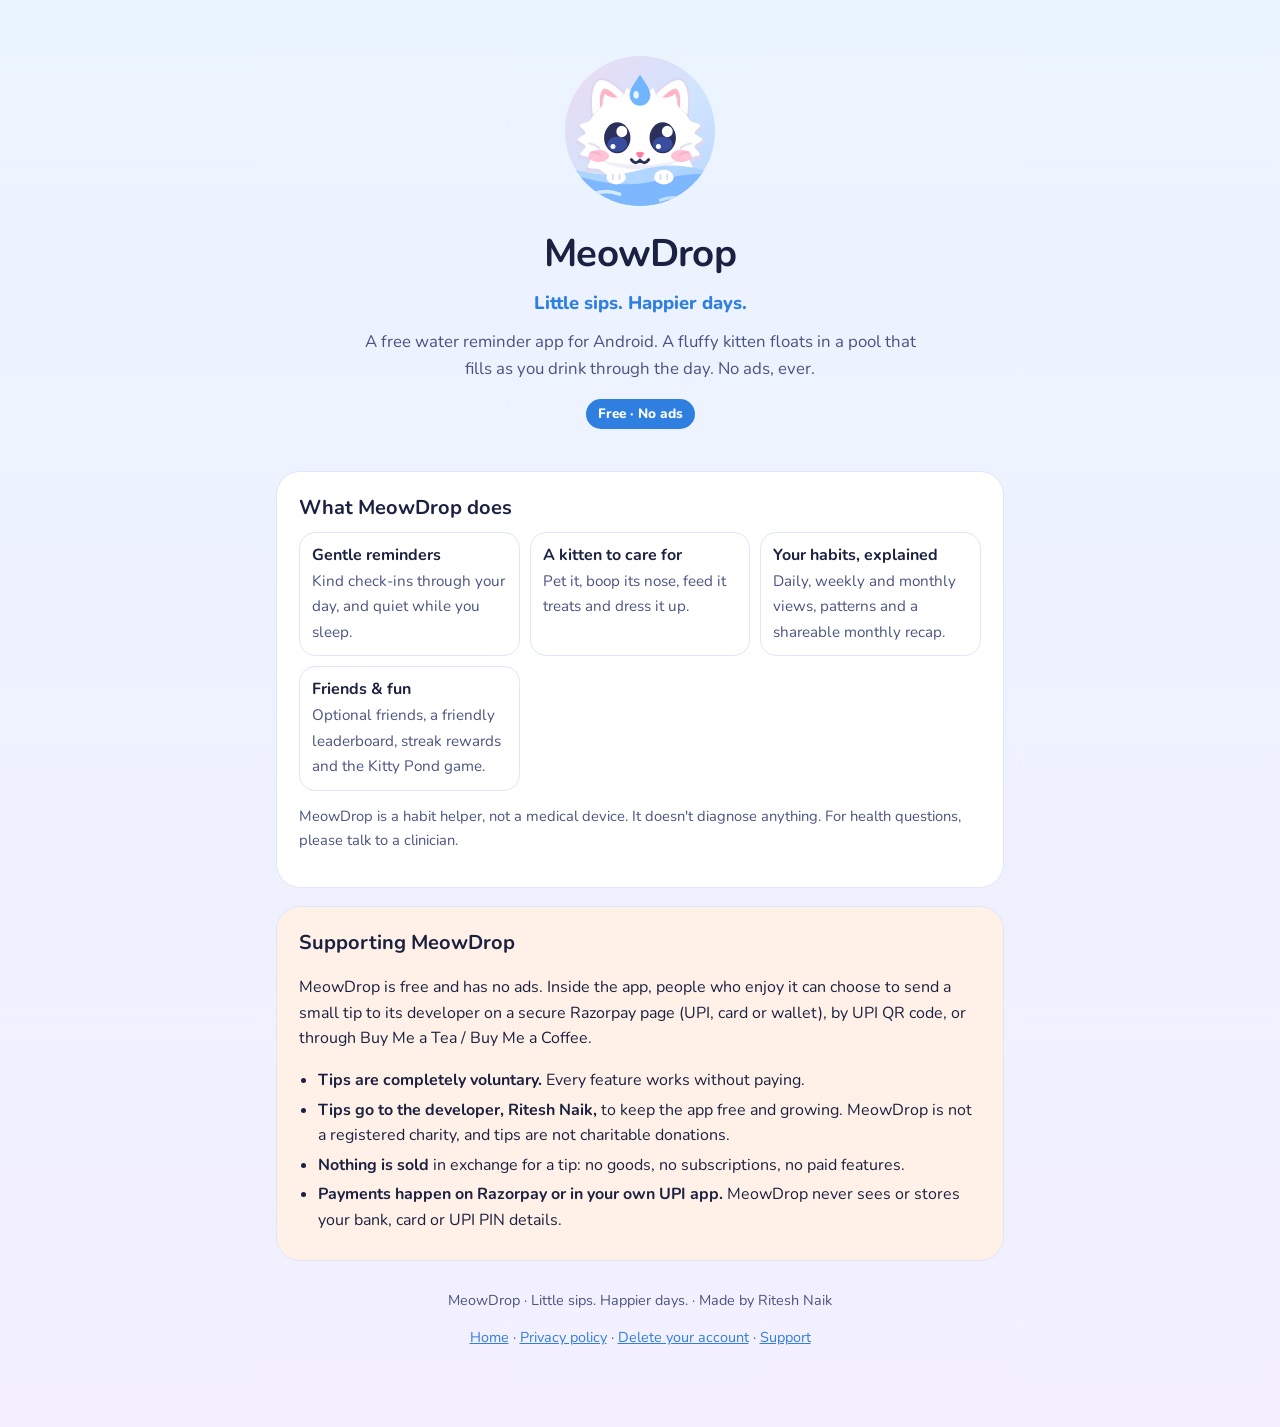
==== commit 63129292: "Mention Razorpay tips" ====
--- a/index.html
+++ b/index.html
@@ -33,12 +33,12 @@
 
 <section class="peach" id="support">
   <h2>Supporting MeowDrop</h2>
-  <p>MeowDrop is free and has no ads. Inside the app, people who enjoy it can choose to send a small tip to its developer by UPI, or through Buy Me a Tea / Buy Me a Coffee.</p>
+  <p>MeowDrop is free and has no ads. Inside the app, people who enjoy it can choose to send a small tip to its developer on a secure Razorpay page (UPI, card or wallet), by UPI QR code, or through Buy Me a Tea / Buy Me a Coffee.</p>
   <ul>
     <li><b>Tips are completely voluntary.</b> Every feature works without paying.</li>
     <li><b>Tips go to the developer, Ritesh Naik,</b> to keep the app free and growing. MeowDrop is not a registered charity, and tips are not charitable donations.</li>
     <li><b>Nothing is sold</b> in exchange for a tip: no goods, no subscriptions, no paid features.</li>
-    <li><b>Payments happen in your own UPI app.</b> MeowDrop never sees or stores your bank, card or UPI PIN details.</li>
+    <li><b>Payments happen on Razorpay or in your own UPI app.</b> MeowDrop never sees or stores your bank, card or UPI PIN details.</li>
   </ul>
 </section>
 
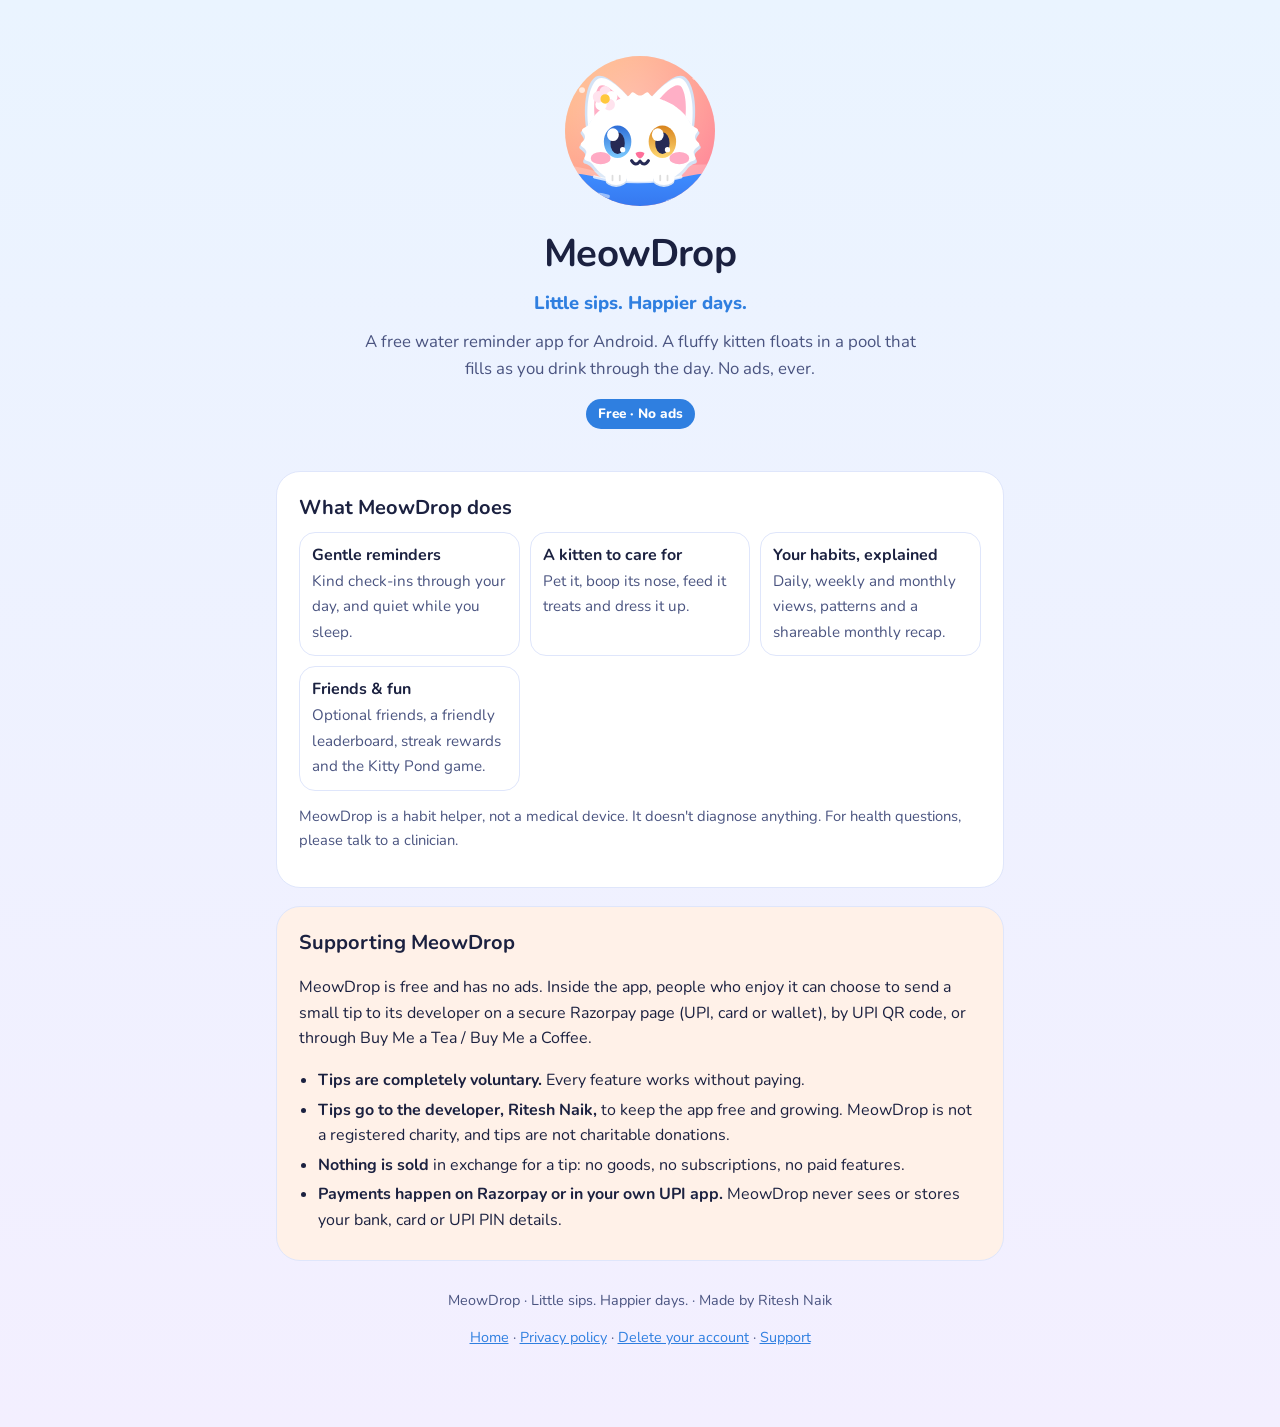
==== commit 1deae24a: "Add files via upload" ====
--- a/index.html
+++ b/index.html
@@ -7,12 +7,13 @@
 <meta name="description" content="MeowDrop is a free, ad-free water reminder app with a cute kitten companion, made by Ritesh Naik.">
 <link rel="preconnect" href="https://fonts.googleapis.com">
 <link href="https://fonts.googleapis.com/css2?family=Nunito:wght@400;600;800&display=swap" rel="stylesheet">
+<link rel="icon" type="image/svg+xml" href="favicon.svg">
 <link rel="stylesheet" href="style.css">
 </head>
 <body>
 <main>
 <header class="hero">
-  <svg role="img" aria-label="The MeowDrop kitten floating in its pool" xmlns="http://www.w3.org/2000/svg" width="150" height="150" viewBox="21 21 66 66"><defs><linearGradient id="mdbg" x1="0" y1="0" x2="108" y2="108" gradientUnits="userSpaceOnUse"><stop offset="0" stop-color="#FFD6E8"/><stop offset="0.55" stop-color="#CFE4FF"/><stop offset="1" stop-color="#A9C8FF"/></linearGradient><clipPath id="mdclip"><circle cx="54" cy="54" r="33"/></clipPath></defs><g clip-path="url(#mdclip)"><path d="M0,0h108v108h-108z" fill="url(#mdbg)"/><path d="M27,27.8 Q27.896,30.104 30.2,31 Q27.896,31.896 27,34.2 Q26.104,31.896 23.8,31 Q26.104,30.104 27,27.8 Z" fill="#FFFFFF" fill-opacity="0.800"/><path d="M82,24.6 Q82.672,26.328 84.4,27 Q82.672,27.672 82,29.4 Q81.328,27.672 79.6,27 Q81.328,26.328 82,24.6 Z" fill="#FFFFFF" fill-opacity="0.702"/><path d="M84.90,40.00 a1.1,1.1 0 1,0 2.20,0 a1.1,1.1 0 1,0 -2.20,0 Z" fill="#FFFFFF" fill-opacity="0.702"/><path d="M33.2,51 C31,41.5 32,33.6 35.2,31 C38.2,28.8 45.3,34.4 50,40 Z" fill="#DCD8F0" fill-opacity="1.000"/><path d="M74.8,51 C77,41.5 76,33.6 72.8,31 C69.8,28.8 62.7,34.4 58,40 Z" fill="#DCD8F0" fill-opacity="1.000"/><path d="M33.8,50 C32,41 32.8,34.2 35.6,32 C38.4,30 44.8,35.2 49.2,40.4 Z" fill="#FFFFFF" fill-opacity="1.000"/><path d="M74.2,50 C76,41 75.2,34.2 72.4,32 C69.6,30 63.2,35.2 58.8,40.4 Z" fill="#FFFFFF" fill-opacity="1.000"/><path d="M36.8,45.5 C35.8,40.4 36.4,36.6 37.8,35.6 C39.4,34.8 42.8,37.6 45.2,40.6 Z" fill="#FFB3C7" fill-opacity="1.000"/><path d="M71.2,45.5 C72.2,40.4 71.6,36.6 70.2,35.6 C68.6,34.8 65.2,37.6 62.8,40.6 Z" fill="#FFB3C7" fill-opacity="1.000"/><path d="M38.4,47 q-1,-4.6 0.4,-8.4 M41,46.4 q0,-3.6 2.2,-6 M36.6,47.6 q-1.4,-2.6 -1.2,-5.6" fill="none" stroke="#FFFFFF" stroke-opacity="1.000" stroke-width="1.5" stroke-linecap="round" stroke-linejoin="round"/><path d="M69.6,47 q1,-4.6 -0.4,-8.4 M67,46.4 q0,-3.6 -2.2,-6 M71.4,47.6 q1.4,-2.6 1.2,-5.6" fill="none" stroke="#FFFFFF" stroke-opacity="1.000" stroke-width="1.5" stroke-linecap="round" stroke-linejoin="round"/><path d="M81.96,57.82 Q83.18,58.40 82.51,59.00 Q81.85,59.60 80.80,60.11 Q79.75,60.63 79.17,61.12 Q78.59,61.61 78.96,62.22 Q79.32,62.83 80.13,63.59 Q80.94,64.34 81.34,65.08 Q81.75,65.82 80.38,66.06 Q79.01,66.30 78.03,66.58 Q77.04,66.85 76.76,67.34 Q76.48,67.83 76.84,68.63 Q77.20,69.43 77.83,70.45 Q78.47,71.48 77.52,71.69 Q76.57,71.90 75.34,71.85 Q74.12,71.81 73.31,71.96 Q72.50,72.12 72.06,72.51 Q71.61,72.90 71.13,73.27 Q70.66,73.63 70.17,73.98 Q69.67,74.33 69.15,74.66 Q68.64,74.98 68.10,75.29 Q67.56,75.59 67.01,75.87 Q66.45,76.15 65.88,76.41 Q65.30,76.67 64.72,76.90 Q64.13,77.13 63.53,77.33 Q62.92,77.54 62.31,77.72 Q61.69,77.90 61.07,78.05 Q60.44,78.20 59.81,78.33 Q59.18,78.45 58.54,78.55 Q57.90,78.65 57.25,78.72 Q56.60,78.79 55.95,78.83 Q55.30,78.87 54.65,78.89 Q54.00,78.90 53.35,78.89 Q52.70,78.87 52.05,78.83 Q51.40,78.79 50.75,78.72 Q50.10,78.65 49.46,78.55 Q48.82,78.45 48.19,78.33 Q47.56,78.20 46.93,78.05 Q46.31,77.90 45.69,77.72 Q45.08,77.54 44.47,77.33 Q43.87,77.13 43.28,76.90 Q42.70,76.67 42.12,76.41 Q41.55,76.15 40.99,75.87 Q40.44,75.59 39.90,75.29 Q39.36,74.98 38.85,74.66 Q38.33,74.33 37.83,73.98 Q37.34,73.63 36.87,73.27 Q36.39,72.90 35.94,72.51 Q35.50,72.12 34.69,71.96 Q33.88,71.81 32.66,71.85 Q31.43,71.90 30.48,71.69 Q29.53,71.48 30.17,70.45 Q30.80,69.43 31.16,68.63 Q31.52,67.83 31.24,67.34 Q30.96,66.85 29.97,66.58 Q28.99,66.30 27.62,66.06 Q26.25,65.82 26.66,65.08 Q27.06,64.34 27.87,63.59 Q28.68,62.83 29.04,62.22 Q29.41,61.61 28.83,61.12 Q28.25,60.63 27.20,60.11 Q26.15,59.60 25.49,59.00 Q24.82,58.40 26.04,57.82 Q27.25,57.25 28.08,56.74 Q28.91,56.23 29.00,55.69 Q29.08,55.15 28.44,54.48 Q27.80,53.81 26.81,53.00 Q25.82,52.18 26.65,51.74 Q27.47,51.30 28.65,51.03 Q29.83,50.76 30.54,50.41 Q31.25,50.06 31.53,49.58 Q31.81,49.09 32.12,48.62 Q32.44,48.15 32.78,47.69 Q33.12,47.23 33.49,46.79 Q33.86,46.35 34.25,45.92 Q34.65,45.50 35.07,45.09 Q35.50,44.68 35.94,44.29 Q36.39,43.90 36.74,43.42 Q37.08,42.93 37.19,42.18 Q37.30,41.42 37.31,40.46 Q37.32,39.49 37.73,38.90 Q38.15,38.30 39.30,38.69 Q40.45,39.08 41.41,39.34 Q42.37,39.60 43.12,39.64 Q43.87,39.67 44.47,39.47 Q45.08,39.26 45.69,39.08 Q46.31,38.90 46.72,38.10 Q47.13,37.29 47.46,35.81 Q47.79,34.34 48.82,35.58 Q49.85,36.82 50.62,37.41 Q51.40,38.01 52.00,37.29 Q52.61,36.58 53.31,35.19 Q54.00,33.80 54.69,35.19 Q55.39,36.58 56.00,37.29 Q56.60,38.01 57.38,37.41 Q58.15,36.82 59.18,35.58 Q60.21,34.34 60.54,35.81 Q60.87,37.29 61.28,38.10 Q61.69,38.90 62.31,39.08 Q62.92,39.26 63.53,39.47 Q64.13,39.67 64.88,39.64 Q65.63,39.60 66.59,39.34 Q67.55,39.08 68.70,38.69 Q69.85,38.30 70.27,38.90 Q70.68,39.49 70.69,40.46 Q70.70,41.42 70.81,42.18 Q70.92,42.93 71.26,43.42 Q71.61,43.90 72.06,44.29 Q72.50,44.68 72.93,45.09 Q73.35,45.50 73.75,45.92 Q74.14,46.35 74.51,46.79 Q74.88,47.23 75.22,47.69 Q75.56,48.15 75.88,48.62 Q76.19,49.09 76.47,49.58 Q76.75,50.06 77.46,50.41 Q78.17,50.76 79.35,51.03 Q80.53,51.30 81.35,51.74 Q82.18,52.18 81.19,53.00 Q80.20,53.81 79.56,54.48 Q78.92,55.15 79.00,55.69 Q79.09,56.23 79.92,56.74 Q80.75,57.25 81.96,57.82 Z" fill="#DCD8F0" fill-opacity="1.000"/><path d="M80.80,56.94 Q81.92,57.50 81.31,58.08 Q80.70,58.65 79.74,59.15 Q78.77,59.65 78.24,60.12 Q77.70,60.60 78.03,61.18 Q78.36,61.77 79.09,62.49 Q79.83,63.21 80.19,63.91 Q80.55,64.62 79.28,64.86 Q78.02,65.11 77.11,65.38 Q76.20,65.65 75.92,66.13 Q75.65,66.60 75.97,67.36 Q76.28,68.11 76.85,69.08 Q77.41,70.04 76.52,70.25 Q75.63,70.47 74.49,70.45 Q73.35,70.43 72.59,70.59 Q71.84,70.75 71.40,71.12 Q70.97,71.50 70.51,71.86 Q70.06,72.21 69.58,72.55 Q69.10,72.89 68.61,73.20 Q68.11,73.52 67.59,73.81 Q67.07,74.11 66.54,74.38 Q66.00,74.65 65.45,74.89 Q64.90,75.14 64.33,75.37 Q63.76,75.59 63.18,75.79 Q62.60,75.98 62.01,76.16 Q61.42,76.33 60.81,76.48 Q60.21,76.63 59.60,76.75 Q58.99,76.87 58.37,76.96 Q57.75,77.06 57.13,77.12 Q56.51,77.19 55.88,77.23 Q55.26,77.27 54.63,77.29 Q54.00,77.30 53.37,77.29 Q52.74,77.27 52.12,77.23 Q51.49,77.19 50.87,77.12 Q50.25,77.06 49.63,76.96 Q49.01,76.87 48.40,76.75 Q47.79,76.63 47.19,76.48 Q46.58,76.33 45.99,76.16 Q45.40,75.98 44.82,75.79 Q44.24,75.59 43.67,75.37 Q43.10,75.14 42.55,74.89 Q42.00,74.65 41.46,74.38 Q40.93,74.11 40.41,73.81 Q39.89,73.52 39.39,73.20 Q38.90,72.89 38.42,72.55 Q37.94,72.21 37.49,71.86 Q37.03,71.50 36.60,71.12 Q36.16,70.75 35.41,70.59 Q34.65,70.43 33.51,70.45 Q32.37,70.47 31.48,70.25 Q30.59,70.04 31.15,69.08 Q31.72,68.11 32.03,67.36 Q32.35,66.60 32.08,66.13 Q31.80,65.65 30.89,65.38 Q29.98,65.11 28.72,64.86 Q27.45,64.62 27.81,63.91 Q28.17,63.21 28.91,62.49 Q29.64,61.77 29.97,61.18 Q30.30,60.60 29.76,60.12 Q29.23,59.65 28.26,59.15 Q27.30,58.65 26.69,58.08 Q26.08,57.50 27.20,56.94 Q28.31,56.39 29.07,55.90 Q29.83,55.40 29.92,54.88 Q30.00,54.36 29.42,53.73 Q28.83,53.09 27.93,52.31 Q27.04,51.54 27.80,51.11 Q28.57,50.68 29.66,50.41 Q30.75,50.14 31.41,49.79 Q32.07,49.45 32.35,48.98 Q32.62,48.51 32.92,48.06 Q33.22,47.60 33.54,47.16 Q33.87,46.72 34.23,46.29 Q34.58,45.86 34.97,45.45 Q35.35,45.04 35.76,44.65 Q36.16,44.25 36.60,43.88 Q37.03,43.50 37.37,43.04 Q37.71,42.57 37.83,41.86 Q37.95,41.15 37.98,40.25 Q38.02,39.35 38.42,38.79 Q38.83,38.23 39.91,38.57 Q40.99,38.91 41.90,39.14 Q42.80,39.37 43.52,39.39 Q44.24,39.41 44.82,39.21 Q45.40,39.02 45.99,38.84 Q46.58,38.67 46.99,37.92 Q47.40,37.18 47.73,35.81 Q48.06,34.45 49.04,35.59 Q50.01,36.72 50.75,37.26 Q51.49,37.81 52.08,37.15 Q52.67,36.49 53.33,35.21 Q54.00,33.94 54.67,35.21 Q55.33,36.49 55.92,37.15 Q56.51,37.81 57.25,37.26 Q57.99,36.72 58.96,35.59 Q59.94,34.45 60.27,35.81 Q60.60,37.18 61.01,37.92 Q61.42,38.67 62.01,38.84 Q62.60,39.02 63.18,39.21 Q63.76,39.41 64.48,39.39 Q65.20,39.37 66.10,39.14 Q67.01,38.91 68.09,38.57 Q69.17,38.23 69.58,38.79 Q69.98,39.35 70.02,40.25 Q70.05,41.15 70.17,41.86 Q70.29,42.57 70.63,43.04 Q70.97,43.50 71.40,43.88 Q71.84,44.25 72.24,44.65 Q72.65,45.04 73.03,45.45 Q73.42,45.86 73.77,46.29 Q74.13,46.72 74.46,47.16 Q74.78,47.60 75.08,48.06 Q75.38,48.51 75.65,48.98 Q75.93,49.45 76.59,49.79 Q77.25,50.14 78.34,50.41 Q79.43,50.68 80.20,51.11 Q80.96,51.54 80.07,52.31 Q79.17,53.09 78.58,53.73 Q78.00,54.36 78.08,54.88 Q78.17,55.40 78.93,55.90 Q79.69,56.39 80.80,56.94 Z" fill="#FFFFFF" fill-opacity="1.000"/><path d="M36,66 C42,72.5 66,72.5 72,66 C66,70 42,70 36,66 Z" fill="#EFEDF9" fill-opacity="1.000"/><path d="M31.8,59.5 q2.6,0.4 4.4,2 M32.6,63.4 q2.4,-0.2 4,1" fill="none" stroke="#E4E1F3" stroke-opacity="1.000" stroke-width="1.0" stroke-linecap="round" stroke-linejoin="round"/><path d="M76.2,59.5 q-2.6,0.4 -4.4,2 M75.4,63.4 q-2.4,-0.2 -4,1" fill="none" stroke="#E4E1F3" stroke-opacity="1.000" stroke-width="1.0" stroke-linecap="round" stroke-linejoin="round"/><path d="M54,29.2 C56.6,33.1 58.6,35.9 58.6,38.3 A4.6,4.6 0 1,1 49.4,38.3 C49.4,35.9 51.4,33.1 54,29.2 Z" fill="#6FB6FF" fill-opacity="1.000"/><path d="M51.10,38.10 a1.2,1.7 0 1,0 2.40,0 a1.2,1.7 0 1,0 -2.40,0 Z" fill="#FFFFFF" fill-opacity="0.851"/><path d="M38.20,57.00 a5.8,6.8 0 1,0 11.60,0 a5.8,6.8 0 1,0 -11.60,0 Z" fill="#2B2F5C" fill-opacity="1.000"/><path d="M58.20,57.00 a5.8,6.8 0 1,0 11.60,0 a5.8,6.8 0 1,0 -11.60,0 Z" fill="#2B2F5C" fill-opacity="1.000"/><path d="M39.60,59.80 a4.4,3.3 0 1,0 8.80,0 a4.4,3.3 0 1,0 -8.80,0 Z" fill="#4D7BFF" fill-opacity="0.400"/><path d="M59.60,59.80 a4.4,3.3 0 1,0 8.80,0 a4.4,3.3 0 1,0 -8.80,0 Z" fill="#4D7BFF" fill-opacity="0.400"/><path d="M43.60,54.20 a2.4,2.5 0 1,0 4.80,0 a2.4,2.5 0 1,0 -4.80,0 Z" fill="#FFFFFF" fill-opacity="1.000"/><path d="M63.60,54.20 a2.4,2.5 0 1,0 4.80,0 a2.4,2.5 0 1,0 -4.80,0 Z" fill="#FFFFFF" fill-opacity="1.000"/><path d="M41.00,60.80 a1.1,1.1 0 1,0 2.20,0 a1.1,1.1 0 1,0 -2.20,0 Z" fill="#FFFFFF" fill-opacity="1.000"/><path d="M61.00,60.80 a1.1,1.1 0 1,0 2.20,0 a1.1,1.1 0 1,0 -2.20,0 Z" fill="#FFFFFF" fill-opacity="1.000"/><path d="M31.20,65.00 a4.6,2.7 0 1,0 9.20,0 a4.6,2.7 0 1,0 -9.20,0 Z" fill="#FF8FB1" fill-opacity="0.533"/><path d="M67.60,65.00 a4.6,2.7 0 1,0 9.20,0 a4.6,2.7 0 1,0 -9.20,0 Z" fill="#FF8FB1" fill-opacity="0.533"/><path d="M52.2,63.6 Q54,62.6 55.8,63.6 Q55.4,65.4 54,66 Q52.6,65.4 52.2,63.6 Z" fill="#FF7FA3" fill-opacity="1.000"/><path d="M50.2,66.6 Q52,69.2 54,66.8 Q56,69.2 57.8,66.6" fill="none" stroke="#2B2F5C" stroke-opacity="1.000" stroke-width="1.3" stroke-linecap="round" stroke-linejoin="round"/><path d="M-2,71.5 C8,68.5 16,68.5 26,71.2 C36,74 44,74 54,71.2 C64,68.5 72,68.5 82,71.2 C92,74 100,74 110,71.2 L110,110 L-2,110 Z" fill="#A9D2FF" fill-opacity="0.902"/><path d="M-2,75.5 C10,72.2 20,72.2 32,75.2 C44,78.2 52,78.2 64,75.2 C76,72.2 86,72.2 98,75.2 C102,76.2 106,76.6 110,76.6 L110,110 L-2,110 Z" fill="#7DB8FF" fill-opacity="1.000"/><path d="M33,82 C37,80.2 41,80.2 45,81.8" fill="none" stroke="#FFFFFF" stroke-opacity="0.690" stroke-width="1.6" stroke-linecap="round" stroke-linejoin="round"/><path d="M63,84.5 C66.5,83 70,83 73.5,84.3" fill="none" stroke="#FFFFFF" stroke-opacity="0.565" stroke-width="1.4" stroke-linecap="round" stroke-linejoin="round"/><path d="M76.70,80.50 a1.3,1.3 0 1,0 2.60,0 a1.3,1.3 0 1,0 -2.60,0 Z" fill="#FFFFFF" fill-opacity="0.627"/><path d="M39.2,74.3 a4.3,3.2 0 1,0 8.6,0 a4.3,3.2 0 1,0 -8.6,0 Z" fill="#FFFFFF"/><path d="M60.2,74.3 a4.3,3.2 0 1,0 8.6,0 a4.3,3.2 0 1,0 -8.6,0 Z" fill="#FFFFFF"/><path d="M42,73.2 L42,75.2 M45,73.2 L45,75.2" fill="none" stroke="#D9DCEB" stroke-opacity="1.000" stroke-width="0.8" stroke-linecap="round" stroke-linejoin="round"/><path d="M63,73.2 L63,75.2 M66,73.2 L66,75.2" fill="none" stroke="#D9DCEB" stroke-opacity="1.000" stroke-width="0.8" stroke-linecap="round" stroke-linejoin="round"/></g></svg>
+  <svg role="img" aria-label="The MeowDrop kitten floating in its pool" xmlns="http://www.w3.org/2000/svg" width="150" height="150" viewBox="21 21 66 66"><defs><linearGradient id="g1" gradientUnits="userSpaceOnUse" x1="0" y1="0" x2="108" y2="108"><stop offset="0" stop-color="#FFD27A" stop-opacity="1.000"/><stop offset="0.5" stop-color="#FF9A8A" stop-opacity="1.000"/><stop offset="1" stop-color="#FF6FA8" stop-opacity="1.000"/></linearGradient><radialGradient id="g2" gradientUnits="userSpaceOnUse" cx="50" cy="44" r="46"><stop offset="0" stop-color="#FFFFFF" stop-opacity="0.322"/><stop offset="1" stop-color="#FFFFFF" stop-opacity="0.000"/></radialGradient><linearGradient id="g3" gradientUnits="userSpaceOnUse" x1="54" y1="51.99" x2="54" y2="65.94"><stop offset="0" stop-color="#2F6FD8" stop-opacity="1.000"/><stop offset="1" stop-color="#7CCBFF" stop-opacity="1.000"/></linearGradient><linearGradient id="g4" gradientUnits="userSpaceOnUse" x1="54" y1="51.99" x2="54" y2="65.94"><stop offset="0" stop-color="#D9861F" stop-opacity="1.000"/><stop offset="1" stop-color="#FFD873" stop-opacity="1.000"/></linearGradient><linearGradient id="g5" gradientUnits="userSpaceOnUse" x1="0" y1="73" x2="0" y2="108"><stop offset="0" stop-color="#3E8CFF" stop-opacity="1.000"/><stop offset="1" stop-color="#2A5BD8" stop-opacity="1.000"/></linearGradient><clipPath id="c"><circle cx="54" cy="54" r="33"/></clipPath></defs><g clip-path="url(#c)"><path d="M0,0h108v108h-108z" fill="url(#g1)"/><path d="M0,0h108v108h-108z" fill="url(#g2)"/><path d="M80.5,27.4 Q81.292,30.208 84.1,31 Q81.292,31.792 80.5,34.6 Q79.708,31.792 76.9,31 Q79.708,30.208 80.5,27.4 Z" fill="#FFFFFF" fill-opacity="0.902"/><path d="M27.20,36.00 a1.3,1.3 0 1,0 2.60,0 a1.3,1.3 0 1,0 -2.60,0 Z" fill="#FFFFFF" fill-opacity="0.690"/><path d="M30.75,55.71 C28.42,43.62 30.29,32.92 34.47,30.13 C38.19,27.81 45.63,34.78 51.21,41.76 Z" fill="#D3E2F5" fill-opacity="1.000"/><path d="M77.25,55.71 C79.58,43.62 77.72,32.92 73.53,30.13 C69.81,27.81 62.37,34.78 56.79,41.76 Z" fill="#D3E2F5" fill-opacity="1.000"/><path d="M31.82,55.98 C29.56,44.25 31.37,33.88 35.43,31.17 C39.04,28.92 46.25,35.68 51.67,42.45 Z" fill="#FFFFFF" fill-opacity="1.000"/><path d="M76.18,55.98 C78.44,44.25 76.63,33.88 72.57,31.17 C68.96,28.92 61.75,35.68 56.33,42.45 Z" fill="#FFFFFF" fill-opacity="1.000"/><path d="M34.28,50.13 C33.17,42.22 34.28,35.72 36.33,34.13 C38.75,32.83 43.21,37.11 46.19,40.83 Z" fill="#FFAFC6" fill-opacity="1.000"/><path d="M73.72,50.13 C74.83,42.22 73.72,35.72 71.67,34.13 C69.25,32.83 64.79,37.11 61.81,40.83 Z" fill="#FFAFC6" fill-opacity="1.000"/><path d="M79.28,59.26 Q79.63,59.71 80.14,60.19 Q80.65,60.67 80.73,61.16 Q80.82,61.65 80.20,62.07 Q79.59,62.50 79.14,62.90 Q78.68,63.31 78.42,63.72 Q78.15,64.14 78.15,64.60 Q78.14,65.06 78.32,65.58 Q78.50,66.10 78.82,66.69 Q79.14,67.28 78.97,67.74 Q78.79,68.20 78.06,68.46 Q77.34,68.71 76.77,68.99 Q76.20,69.27 75.81,69.60 Q75.42,69.94 75.14,70.32 Q74.86,70.70 74.56,71.07 Q74.26,71.44 73.95,71.80 Q73.63,72.16 73.29,72.51 Q72.95,72.86 72.59,73.20 Q72.24,73.53 71.87,73.85 Q71.49,74.18 71.10,74.49 Q70.71,74.79 70.31,75.09 Q69.90,75.38 69.48,75.66 Q69.06,75.94 68.62,76.20 Q68.19,76.47 67.74,76.72 Q67.29,76.96 66.83,77.20 Q66.37,77.43 65.90,77.64 Q65.42,77.86 64.94,78.05 Q64.45,78.25 63.96,78.43 Q63.47,78.61 62.96,78.77 Q62.46,78.94 61.95,79.08 Q61.44,79.22 60.92,79.35 Q60.40,79.47 59.88,79.58 Q59.35,79.68 58.82,79.77 Q58.30,79.86 57.76,79.93 Q57.23,79.99 56.69,80.04 Q56.16,80.09 55.62,80.12 Q55.08,80.15 54.54,80.16 Q54.00,80.17 53.46,80.16 Q52.92,80.15 52.38,80.12 Q51.84,80.09 51.31,80.04 Q50.77,79.99 50.24,79.93 Q49.70,79.86 49.18,79.77 Q48.65,79.68 48.12,79.58 Q47.60,79.47 47.08,79.35 Q46.56,79.22 46.05,79.08 Q45.54,78.94 45.04,78.77 Q44.53,78.61 44.04,78.43 Q43.55,78.25 43.06,78.05 Q42.58,77.86 42.10,77.64 Q41.63,77.43 41.17,77.20 Q40.71,76.96 40.26,76.72 Q39.81,76.47 39.38,76.20 Q38.94,75.94 38.52,75.66 Q38.10,75.38 37.69,75.09 Q37.29,74.79 36.90,74.49 Q36.51,74.18 36.13,73.85 Q35.76,73.53 35.41,73.20 Q35.05,72.86 34.71,72.51 Q34.37,72.16 34.05,71.80 Q33.74,71.44 33.44,71.07 Q33.14,70.70 32.86,70.32 Q32.58,69.94 32.19,69.60 Q31.80,69.27 31.23,68.99 Q30.66,68.71 29.94,68.46 Q29.21,68.20 29.03,67.74 Q28.86,67.28 29.18,66.69 Q29.50,66.10 29.68,65.58 Q29.86,65.06 29.85,64.60 Q29.85,64.14 29.58,63.72 Q29.32,63.31 28.86,62.90 Q28.41,62.50 27.80,62.07 Q27.18,61.65 27.27,61.16 Q27.35,60.67 27.86,60.19 Q28.37,59.71 28.72,59.26 Q29.06,58.81 29.20,58.37 Q29.35,57.93 29.23,57.46 Q29.11,57.00 28.82,56.50 Q28.52,55.99 28.08,55.43 Q27.63,54.87 27.97,54.45 Q28.32,54.02 28.96,53.68 Q29.61,53.35 30.09,53.00 Q30.57,52.66 30.86,52.27 Q31.15,51.88 31.36,51.47 Q31.58,51.06 31.82,50.66 Q32.06,50.26 32.32,49.87 Q32.58,49.48 32.86,49.10 Q33.14,48.72 33.44,48.34 Q33.74,47.97 34.05,47.61 Q34.37,47.25 34.71,46.91 Q35.05,46.56 35.41,46.22 Q35.76,45.89 36.13,45.56 Q36.51,45.24 36.90,44.93 Q37.29,44.62 37.69,44.33 Q38.10,44.04 38.52,43.76 Q38.94,43.48 39.38,43.21 Q39.81,42.95 40.26,42.70 Q40.71,42.45 41.17,42.22 Q41.63,41.99 42.10,41.78 Q42.58,41.56 43.06,41.36 Q43.55,41.17 44.04,40.99 Q44.53,40.81 45.04,40.64 Q45.54,40.48 46.05,40.34 Q46.56,40.20 47.08,40.07 Q47.60,39.95 48.10,39.77 Q48.61,39.60 49.07,39.17 Q49.53,38.75 50.00,38.11 Q50.46,37.47 51.09,37.79 Q51.71,38.10 52.31,38.51 Q52.90,38.92 53.45,39.08 Q54.00,39.25 54.55,39.08 Q55.10,38.92 55.69,38.51 Q56.29,38.10 56.91,37.79 Q57.54,37.47 58.00,38.11 Q58.47,38.75 58.93,39.17 Q59.39,39.60 59.90,39.77 Q60.40,39.95 60.92,40.07 Q61.44,40.20 61.95,40.34 Q62.46,40.48 62.96,40.64 Q63.47,40.81 63.96,40.99 Q64.45,41.17 64.94,41.36 Q65.42,41.56 65.90,41.78 Q66.37,41.99 66.83,42.22 Q67.29,42.45 67.74,42.70 Q68.19,42.95 68.62,43.21 Q69.06,43.48 69.48,43.76 Q69.90,44.04 70.31,44.33 Q70.71,44.62 71.10,44.93 Q71.49,45.24 71.87,45.56 Q72.24,45.89 72.59,46.22 Q72.95,46.56 73.29,46.91 Q73.63,47.25 73.95,47.61 Q74.26,47.97 74.56,48.34 Q74.86,48.72 75.14,49.10 Q75.42,49.48 75.68,49.87 Q75.94,50.26 76.18,50.66 Q76.42,51.06 76.64,51.47 Q76.85,51.88 77.14,52.27 Q77.43,52.66 77.91,53.00 Q78.39,53.35 79.04,53.68 Q79.68,54.02 80.03,54.45 Q80.37,54.87 79.92,55.43 Q79.48,55.99 79.18,56.50 Q78.89,57.00 78.77,57.46 Q78.65,57.93 78.80,58.37 Q78.94,58.81 79.28,59.26 Z" fill="#D3E2F5" fill-opacity="1.000"/><path d="M78.71,58.06 Q79.05,58.50 79.55,58.97 Q80.04,59.44 80.13,59.92 Q80.21,60.40 79.61,60.81 Q79.01,61.22 78.57,61.62 Q78.13,62.02 77.87,62.42 Q77.61,62.83 77.60,63.28 Q77.60,63.73 77.77,64.24 Q77.95,64.74 78.26,65.32 Q78.57,65.90 78.40,66.35 Q78.23,66.80 77.52,67.05 Q76.81,67.30 76.25,67.57 Q75.70,67.84 75.32,68.17 Q74.94,68.50 74.67,68.87 Q74.39,69.24 74.10,69.61 Q73.81,69.97 73.50,70.32 Q73.18,70.67 72.85,71.01 Q72.52,71.35 72.18,71.68 Q71.83,72.01 71.46,72.32 Q71.10,72.64 70.72,72.94 Q70.34,73.24 69.94,73.53 Q69.54,73.82 69.13,74.09 Q68.72,74.36 68.29,74.62 Q67.87,74.88 67.43,75.12 Q66.99,75.36 66.54,75.59 Q66.09,75.82 65.63,76.03 Q65.17,76.24 64.69,76.43 Q64.22,76.62 63.74,76.80 Q63.25,76.97 62.76,77.13 Q62.27,77.29 61.77,77.43 Q61.27,77.57 60.76,77.69 Q60.26,77.81 59.75,77.92 Q59.23,78.02 58.72,78.11 Q58.20,78.19 57.68,78.26 Q57.16,78.32 56.63,78.37 Q56.11,78.42 55.58,78.45 Q55.05,78.48 54.53,78.49 Q54.00,78.50 53.47,78.49 Q52.95,78.48 52.42,78.45 Q51.89,78.42 51.37,78.37 Q50.84,78.32 50.32,78.26 Q49.80,78.19 49.28,78.11 Q48.77,78.02 48.25,77.92 Q47.74,77.81 47.24,77.69 Q46.73,77.57 46.23,77.43 Q45.73,77.29 45.24,77.13 Q44.75,76.97 44.26,76.80 Q43.78,76.62 43.31,76.43 Q42.83,76.24 42.37,76.03 Q41.91,75.82 41.46,75.59 Q41.01,75.36 40.57,75.12 Q40.13,74.88 39.71,74.62 Q39.28,74.36 38.87,74.09 Q38.46,73.82 38.06,73.53 Q37.66,73.24 37.28,72.94 Q36.90,72.64 36.54,72.32 Q36.17,72.01 35.82,71.68 Q35.48,71.35 35.15,71.01 Q34.82,70.67 34.50,70.32 Q34.19,69.97 33.90,69.61 Q33.61,69.24 33.33,68.87 Q33.06,68.50 32.68,68.17 Q32.30,67.84 31.75,67.57 Q31.19,67.30 30.48,67.05 Q29.77,66.80 29.60,66.35 Q29.43,65.90 29.74,65.32 Q30.05,64.74 30.23,64.24 Q30.40,63.73 30.40,63.28 Q30.39,62.83 30.13,62.42 Q29.87,62.02 29.43,61.62 Q28.99,61.22 28.39,60.81 Q27.79,60.40 27.87,59.92 Q27.96,59.44 28.45,58.97 Q28.95,58.50 29.29,58.06 Q29.62,57.62 29.76,57.19 Q29.90,56.76 29.79,56.30 Q29.67,55.85 29.38,55.36 Q29.09,54.87 28.66,54.32 Q28.23,53.78 28.56,53.36 Q28.89,52.94 29.53,52.61 Q30.16,52.28 30.63,51.95 Q31.10,51.61 31.38,51.23 Q31.66,50.85 31.87,50.45 Q32.09,50.05 32.32,49.66 Q32.55,49.27 32.81,48.88 Q33.06,48.50 33.33,48.13 Q33.61,47.76 33.90,47.39 Q34.19,47.03 34.50,46.68 Q34.82,46.33 35.15,45.99 Q35.48,45.65 35.82,45.32 Q36.17,44.99 36.54,44.68 Q36.90,44.36 37.28,44.06 Q37.66,43.76 38.06,43.47 Q38.46,43.18 38.87,42.91 Q39.28,42.64 39.71,42.38 Q40.13,42.12 40.57,41.88 Q41.01,41.64 41.46,41.41 Q41.91,41.18 42.37,40.97 Q42.83,40.76 43.31,40.57 Q43.78,40.38 44.26,40.20 Q44.75,40.03 45.24,39.87 Q45.73,39.71 46.23,39.57 Q46.73,39.43 47.24,39.31 Q47.74,39.19 48.24,39.02 Q48.73,38.84 49.18,38.43 Q49.63,38.02 50.09,37.39 Q50.54,36.77 51.15,37.08 Q51.77,37.39 52.35,37.78 Q52.93,38.18 53.46,38.34 Q54.00,38.50 54.54,38.34 Q55.07,38.18 55.65,37.78 Q56.23,37.39 56.85,37.08 Q57.46,36.77 57.91,37.39 Q58.37,38.02 58.82,38.43 Q59.27,38.84 59.76,39.02 Q60.26,39.19 60.76,39.31 Q61.27,39.43 61.77,39.57 Q62.27,39.71 62.76,39.87 Q63.25,40.03 63.74,40.20 Q64.22,40.38 64.69,40.57 Q65.17,40.76 65.63,40.97 Q66.09,41.18 66.54,41.41 Q66.99,41.64 67.43,41.88 Q67.87,42.12 68.29,42.38 Q68.72,42.64 69.13,42.91 Q69.54,43.18 69.94,43.47 Q70.34,43.76 70.72,44.06 Q71.10,44.36 71.46,44.68 Q71.83,44.99 72.18,45.32 Q72.52,45.65 72.85,45.99 Q73.18,46.33 73.50,46.68 Q73.81,47.03 74.10,47.39 Q74.39,47.76 74.67,48.13 Q74.94,48.50 75.19,48.88 Q75.45,49.27 75.68,49.66 Q75.91,50.05 76.13,50.45 Q76.34,50.85 76.62,51.23 Q76.90,51.61 77.37,51.95 Q77.84,52.28 78.47,52.61 Q79.11,52.94 79.44,53.36 Q79.77,53.78 79.34,54.32 Q78.91,54.87 78.62,55.36 Q78.33,55.85 78.21,56.30 Q78.10,56.76 78.24,57.19 Q78.38,57.62 78.71,58.06 Z" fill="#FFFFFF" fill-opacity="1.000"/><path d="M38.19,70.59 C45.63,77.56 62.37,77.56 69.81,70.59 C62.37,75.24 45.63,75.24 38.19,70.59 Z" fill="#FFFFFF" fill-opacity="0.333"/><path d="M38.10,58.69 a6.045,7.1610000000000005 0 1,0 12.09,0 a6.045,7.1610000000000005 0 1,0 -12.09,0 Z" fill="url(#g3)"/><path d="M40.98,59.34 a3.162,4.65 0 1,0 6.32,0 a3.162,4.65 0 1,0 -6.32,0 Z" fill="#262A55" fill-opacity="1.000"/><path d="M39.49,55.62 a2.604,2.79 0 1,0 5.21,0 a2.604,2.79 0 1,0 -5.21,0 Z" fill="#FFFFFF" fill-opacity="1.000"/><path d="M45.21,62.22 a1.1625,1.1625 0 1,0 2.33,0 a1.1625,1.1625 0 1,0 -2.33,0 Z" fill="#FFFFFF" fill-opacity="1.000"/><path d="M32.33,65.94 a4.371,2.604 0 1,0 8.74,0 a4.371,2.604 0 1,0 -8.74,0 Z" fill="#FF7FA6" fill-opacity="0.659"/><path d="M57.81,58.69 a6.045,7.1610000000000005 0 1,0 12.09,0 a6.045,7.1610000000000005 0 1,0 -12.09,0 Z" fill="url(#g4)"/><path d="M60.70,59.34 a3.162,4.65 0 1,0 6.32,0 a3.162,4.65 0 1,0 -6.32,0 Z" fill="#262A55" fill-opacity="1.000"/><path d="M59.21,55.62 a2.604,2.79 0 1,0 5.21,0 a2.604,2.79 0 1,0 -5.21,0 Z" fill="#FFFFFF" fill-opacity="1.000"/><path d="M64.93,62.22 a1.1625,1.1625 0 1,0 2.33,0 a1.1625,1.1625 0 1,0 -2.33,0 Z" fill="#FFFFFF" fill-opacity="1.000"/><path d="M66.93,65.94 a4.371,2.604 0 1,0 8.74,0 a4.371,2.604 0 1,0 -8.74,0 Z" fill="#FF7FA6" fill-opacity="0.659"/><path d="M52.05,63.71 Q54.00,62.59 55.95,63.71 Q55.58,65.57 54.00,66.13 Q52.42,65.57 52.05,63.71 Z" fill="#FF6F9A" fill-opacity="1.000"/><path d="M50.28,67.06 Q52.14,69.85 54.00,67.24 Q55.86,69.85 57.72,67.06" fill="none" stroke="#262A55" stroke-opacity="1.000" stroke-width="1.35" stroke-linecap="round" stroke-linejoin="round"/><path d="M36.14,36.83 a2.511,2.511 0 1,0 5.02,0 a2.511,2.511 0 1,0 -5.02,0 Z" fill="#FFE3EE" fill-opacity="1.000"/><path d="M39.06,38.95 a2.511,2.511 0 1,0 5.02,0 a2.511,2.511 0 1,0 -5.02,0 Z" fill="#FFFFFF" fill-opacity="1.000"/><path d="M37.95,42.38 a2.511,2.511 0 1,0 5.02,0 a2.511,2.511 0 1,0 -5.02,0 Z" fill="#FFE3EE" fill-opacity="1.000"/><path d="M34.34,42.38 a2.511,2.511 0 1,0 5.02,0 a2.511,2.511 0 1,0 -5.02,0 Z" fill="#FFFFFF" fill-opacity="1.000"/><path d="M33.23,38.95 a2.511,2.511 0 1,0 5.02,0 a2.511,2.511 0 1,0 -5.02,0 Z" fill="#FFE3EE" fill-opacity="1.000"/><path d="M36.61,39.90 a2.0460000000000003,2.0460000000000003 0 1,0 4.09,0 a2.0460000000000003,2.0460000000000003 0 1,0 -4.09,0 Z" fill="#FFC83D" fill-opacity="1.000"/><path d="M-2,71 C10,68 20,68 32,71 C44,74 52,74 64,71 C76,68 88,68 110,71 L110,110 L-2,110 Z" fill="#FFFFFF" fill-opacity="0.220"/><path d="M-2,75 C12,71.5 24,71.5 36,74.5 C46,77 62,77 72,74.5 C84,71.5 96,71.5 110,75 L110,110 L-2,110 Z" fill="url(#g5)"/><path d="M34,74.2 C44,77 62,77 72,74.2" fill="none" stroke="#FFFFFF" stroke-opacity="0.753" stroke-width="1.4" stroke-linecap="round" stroke-linejoin="round"/><path d="M28,83 C32,81.4 36,81.4 40,82.8" fill="none" stroke="#FFFFFF" stroke-opacity="0.502" stroke-width="1.5" stroke-linecap="round" stroke-linejoin="round"/><path d="M66,85 C69,83.8 72,83.8 75,84.8" fill="none" stroke="#FFFFFF" stroke-opacity="0.400" stroke-width="1.3" stroke-linecap="round" stroke-linejoin="round"/><path d="M38.70,75.40 a4.8,3.2 0 1,0 9.60,0 a4.8,3.2 0 1,0 -9.60,0 Z" fill="#D3E2F5" fill-opacity="1.000"/><path d="M38.70,74.60 a4.8,3.2 0 1,0 9.60,0 a4.8,3.2 0 1,0 -9.60,0 Z" fill="#FFFFFF" fill-opacity="1.000"/><path d="M41.9,73.69999999999999 L41.9,75.69999999999999 M45.1,73.69999999999999 L45.1,75.69999999999999" fill="none" stroke="#000000" stroke-opacity="0.133" stroke-width="0.8" stroke-linecap="round" stroke-linejoin="round"/><path d="M59.70,75.40 a4.8,3.2 0 1,0 9.60,0 a4.8,3.2 0 1,0 -9.60,0 Z" fill="#D3E2F5" fill-opacity="1.000"/><path d="M59.70,74.60 a4.8,3.2 0 1,0 9.60,0 a4.8,3.2 0 1,0 -9.60,0 Z" fill="#FFFFFF" fill-opacity="1.000"/><path d="M62.9,73.69999999999999 L62.9,75.69999999999999 M66.1,73.69999999999999 L66.1,75.69999999999999" fill="none" stroke="#000000" stroke-opacity="0.133" stroke-width="0.8" stroke-linecap="round" stroke-linejoin="round"/></g></svg>
 
   <h1>MeowDrop</h1>
   <p class="tagline">Little sips. Happier days.</p>
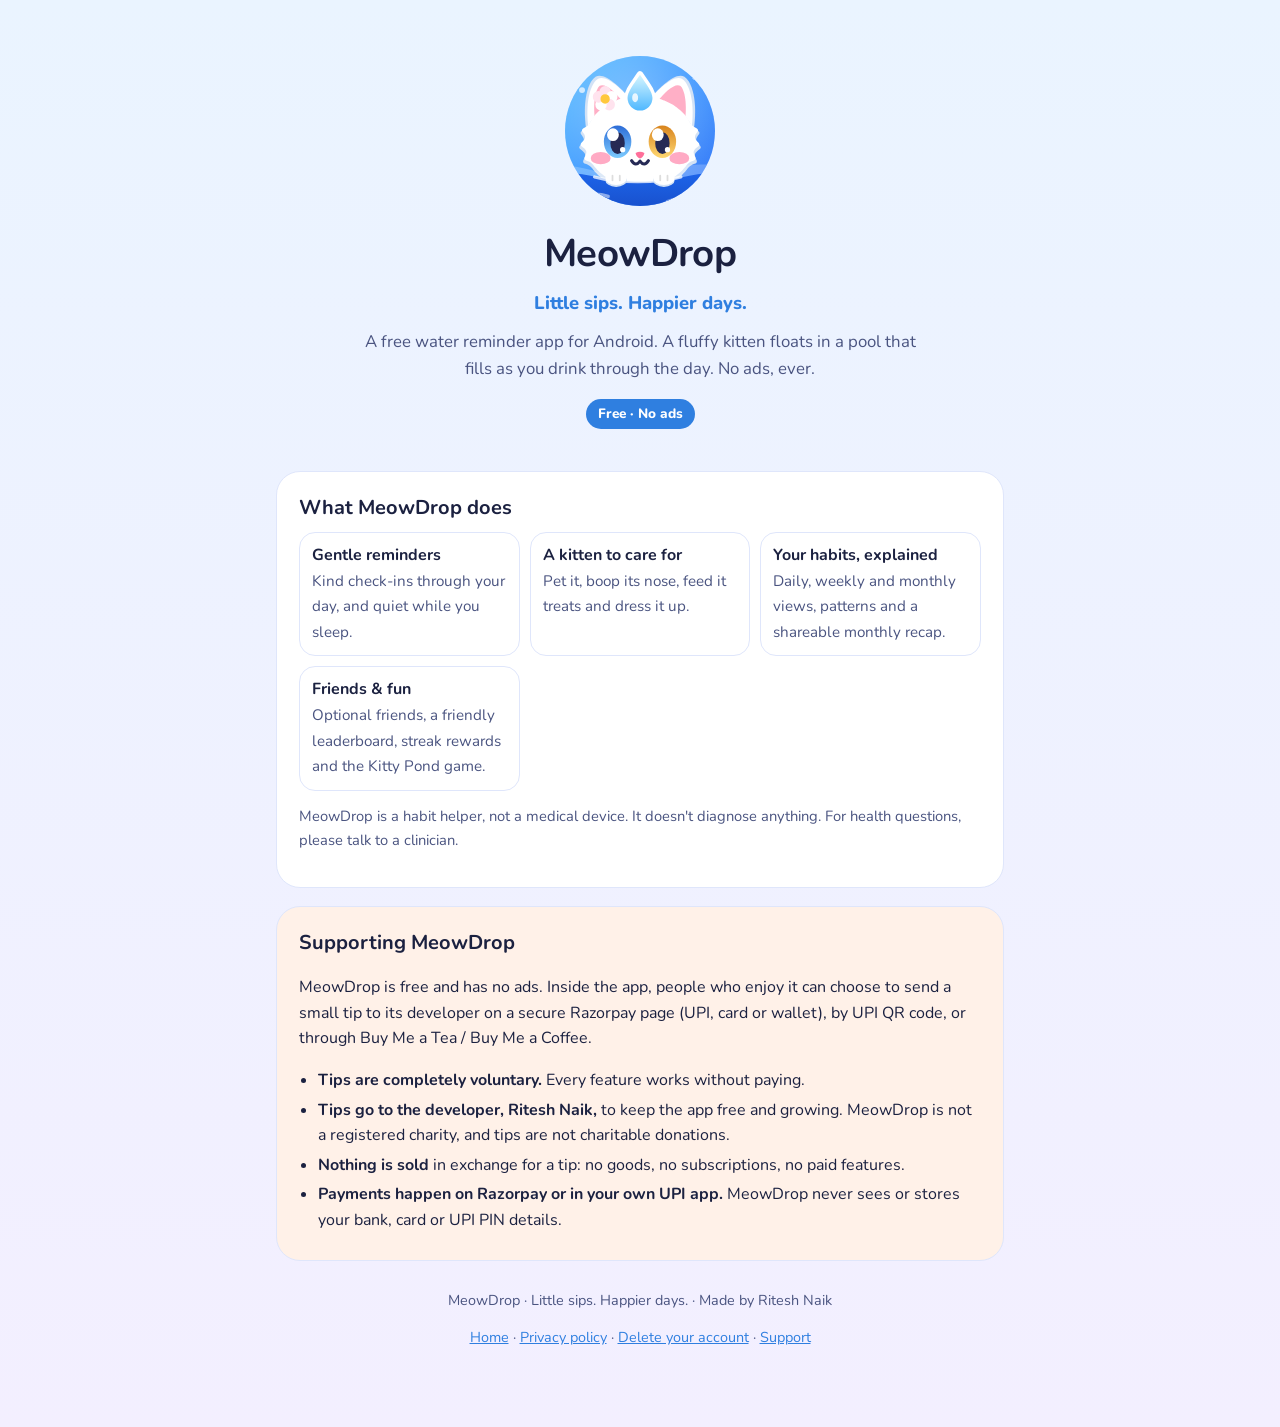
==== commit c68d476f: "Add files via upload" ====
--- a/index.html
+++ b/index.html
@@ -13,7 +13,7 @@
 <body>
 <main>
 <header class="hero">
-  <svg role="img" aria-label="The MeowDrop kitten floating in its pool" xmlns="http://www.w3.org/2000/svg" width="150" height="150" viewBox="21 21 66 66"><defs><linearGradient id="g1" gradientUnits="userSpaceOnUse" x1="0" y1="0" x2="108" y2="108"><stop offset="0" stop-color="#FFD27A" stop-opacity="1.000"/><stop offset="0.5" stop-color="#FF9A8A" stop-opacity="1.000"/><stop offset="1" stop-color="#FF6FA8" stop-opacity="1.000"/></linearGradient><radialGradient id="g2" gradientUnits="userSpaceOnUse" cx="50" cy="44" r="46"><stop offset="0" stop-color="#FFFFFF" stop-opacity="0.322"/><stop offset="1" stop-color="#FFFFFF" stop-opacity="0.000"/></radialGradient><linearGradient id="g3" gradientUnits="userSpaceOnUse" x1="54" y1="51.99" x2="54" y2="65.94"><stop offset="0" stop-color="#2F6FD8" stop-opacity="1.000"/><stop offset="1" stop-color="#7CCBFF" stop-opacity="1.000"/></linearGradient><linearGradient id="g4" gradientUnits="userSpaceOnUse" x1="54" y1="51.99" x2="54" y2="65.94"><stop offset="0" stop-color="#D9861F" stop-opacity="1.000"/><stop offset="1" stop-color="#FFD873" stop-opacity="1.000"/></linearGradient><linearGradient id="g5" gradientUnits="userSpaceOnUse" x1="0" y1="73" x2="0" y2="108"><stop offset="0" stop-color="#3E8CFF" stop-opacity="1.000"/><stop offset="1" stop-color="#2A5BD8" stop-opacity="1.000"/></linearGradient><clipPath id="c"><circle cx="54" cy="54" r="33"/></clipPath></defs><g clip-path="url(#c)"><path d="M0,0h108v108h-108z" fill="url(#g1)"/><path d="M0,0h108v108h-108z" fill="url(#g2)"/><path d="M80.5,27.4 Q81.292,30.208 84.1,31 Q81.292,31.792 80.5,34.6 Q79.708,31.792 76.9,31 Q79.708,30.208 80.5,27.4 Z" fill="#FFFFFF" fill-opacity="0.902"/><path d="M27.20,36.00 a1.3,1.3 0 1,0 2.60,0 a1.3,1.3 0 1,0 -2.60,0 Z" fill="#FFFFFF" fill-opacity="0.690"/><path d="M30.75,55.71 C28.42,43.62 30.29,32.92 34.47,30.13 C38.19,27.81 45.63,34.78 51.21,41.76 Z" fill="#D3E2F5" fill-opacity="1.000"/><path d="M77.25,55.71 C79.58,43.62 77.72,32.92 73.53,30.13 C69.81,27.81 62.37,34.78 56.79,41.76 Z" fill="#D3E2F5" fill-opacity="1.000"/><path d="M31.82,55.98 C29.56,44.25 31.37,33.88 35.43,31.17 C39.04,28.92 46.25,35.68 51.67,42.45 Z" fill="#FFFFFF" fill-opacity="1.000"/><path d="M76.18,55.98 C78.44,44.25 76.63,33.88 72.57,31.17 C68.96,28.92 61.75,35.68 56.33,42.45 Z" fill="#FFFFFF" fill-opacity="1.000"/><path d="M34.28,50.13 C33.17,42.22 34.28,35.72 36.33,34.13 C38.75,32.83 43.21,37.11 46.19,40.83 Z" fill="#FFAFC6" fill-opacity="1.000"/><path d="M73.72,50.13 C74.83,42.22 73.72,35.72 71.67,34.13 C69.25,32.83 64.79,37.11 61.81,40.83 Z" fill="#FFAFC6" fill-opacity="1.000"/><path d="M79.28,59.26 Q79.63,59.71 80.14,60.19 Q80.65,60.67 80.73,61.16 Q80.82,61.65 80.20,62.07 Q79.59,62.50 79.14,62.90 Q78.68,63.31 78.42,63.72 Q78.15,64.14 78.15,64.60 Q78.14,65.06 78.32,65.58 Q78.50,66.10 78.82,66.69 Q79.14,67.28 78.97,67.74 Q78.79,68.20 78.06,68.46 Q77.34,68.71 76.77,68.99 Q76.20,69.27 75.81,69.60 Q75.42,69.94 75.14,70.32 Q74.86,70.70 74.56,71.07 Q74.26,71.44 73.95,71.80 Q73.63,72.16 73.29,72.51 Q72.95,72.86 72.59,73.20 Q72.24,73.53 71.87,73.85 Q71.49,74.18 71.10,74.49 Q70.71,74.79 70.31,75.09 Q69.90,75.38 69.48,75.66 Q69.06,75.94 68.62,76.20 Q68.19,76.47 67.74,76.72 Q67.29,76.96 66.83,77.20 Q66.37,77.43 65.90,77.64 Q65.42,77.86 64.94,78.05 Q64.45,78.25 63.96,78.43 Q63.47,78.61 62.96,78.77 Q62.46,78.94 61.95,79.08 Q61.44,79.22 60.92,79.35 Q60.40,79.47 59.88,79.58 Q59.35,79.68 58.82,79.77 Q58.30,79.86 57.76,79.93 Q57.23,79.99 56.69,80.04 Q56.16,80.09 55.62,80.12 Q55.08,80.15 54.54,80.16 Q54.00,80.17 53.46,80.16 Q52.92,80.15 52.38,80.12 Q51.84,80.09 51.31,80.04 Q50.77,79.99 50.24,79.93 Q49.70,79.86 49.18,79.77 Q48.65,79.68 48.12,79.58 Q47.60,79.47 47.08,79.35 Q46.56,79.22 46.05,79.08 Q45.54,78.94 45.04,78.77 Q44.53,78.61 44.04,78.43 Q43.55,78.25 43.06,78.05 Q42.58,77.86 42.10,77.64 Q41.63,77.43 41.17,77.20 Q40.71,76.96 40.26,76.72 Q39.81,76.47 39.38,76.20 Q38.94,75.94 38.52,75.66 Q38.10,75.38 37.69,75.09 Q37.29,74.79 36.90,74.49 Q36.51,74.18 36.13,73.85 Q35.76,73.53 35.41,73.20 Q35.05,72.86 34.71,72.51 Q34.37,72.16 34.05,71.80 Q33.74,71.44 33.44,71.07 Q33.14,70.70 32.86,70.32 Q32.58,69.94 32.19,69.60 Q31.80,69.27 31.23,68.99 Q30.66,68.71 29.94,68.46 Q29.21,68.20 29.03,67.74 Q28.86,67.28 29.18,66.69 Q29.50,66.10 29.68,65.58 Q29.86,65.06 29.85,64.60 Q29.85,64.14 29.58,63.72 Q29.32,63.31 28.86,62.90 Q28.41,62.50 27.80,62.07 Q27.18,61.65 27.27,61.16 Q27.35,60.67 27.86,60.19 Q28.37,59.71 28.72,59.26 Q29.06,58.81 29.20,58.37 Q29.35,57.93 29.23,57.46 Q29.11,57.00 28.82,56.50 Q28.52,55.99 28.08,55.43 Q27.63,54.87 27.97,54.45 Q28.32,54.02 28.96,53.68 Q29.61,53.35 30.09,53.00 Q30.57,52.66 30.86,52.27 Q31.15,51.88 31.36,51.47 Q31.58,51.06 31.82,50.66 Q32.06,50.26 32.32,49.87 Q32.58,49.48 32.86,49.10 Q33.14,48.72 33.44,48.34 Q33.74,47.97 34.05,47.61 Q34.37,47.25 34.71,46.91 Q35.05,46.56 35.41,46.22 Q35.76,45.89 36.13,45.56 Q36.51,45.24 36.90,44.93 Q37.29,44.62 37.69,44.33 Q38.10,44.04 38.52,43.76 Q38.94,43.48 39.38,43.21 Q39.81,42.95 40.26,42.70 Q40.71,42.45 41.17,42.22 Q41.63,41.99 42.10,41.78 Q42.58,41.56 43.06,41.36 Q43.55,41.17 44.04,40.99 Q44.53,40.81 45.04,40.64 Q45.54,40.48 46.05,40.34 Q46.56,40.20 47.08,40.07 Q47.60,39.95 48.10,39.77 Q48.61,39.60 49.07,39.17 Q49.53,38.75 50.00,38.11 Q50.46,37.47 51.09,37.79 Q51.71,38.10 52.31,38.51 Q52.90,38.92 53.45,39.08 Q54.00,39.25 54.55,39.08 Q55.10,38.92 55.69,38.51 Q56.29,38.10 56.91,37.79 Q57.54,37.47 58.00,38.11 Q58.47,38.75 58.93,39.17 Q59.39,39.60 59.90,39.77 Q60.40,39.95 60.92,40.07 Q61.44,40.20 61.95,40.34 Q62.46,40.48 62.96,40.64 Q63.47,40.81 63.96,40.99 Q64.45,41.17 64.94,41.36 Q65.42,41.56 65.90,41.78 Q66.37,41.99 66.83,42.22 Q67.29,42.45 67.74,42.70 Q68.19,42.95 68.62,43.21 Q69.06,43.48 69.48,43.76 Q69.90,44.04 70.31,44.33 Q70.71,44.62 71.10,44.93 Q71.49,45.24 71.87,45.56 Q72.24,45.89 72.59,46.22 Q72.95,46.56 73.29,46.91 Q73.63,47.25 73.95,47.61 Q74.26,47.97 74.56,48.34 Q74.86,48.72 75.14,49.10 Q75.42,49.48 75.68,49.87 Q75.94,50.26 76.18,50.66 Q76.42,51.06 76.64,51.47 Q76.85,51.88 77.14,52.27 Q77.43,52.66 77.91,53.00 Q78.39,53.35 79.04,53.68 Q79.68,54.02 80.03,54.45 Q80.37,54.87 79.92,55.43 Q79.48,55.99 79.18,56.50 Q78.89,57.00 78.77,57.46 Q78.65,57.93 78.80,58.37 Q78.94,58.81 79.28,59.26 Z" fill="#D3E2F5" fill-opacity="1.000"/><path d="M78.71,58.06 Q79.05,58.50 79.55,58.97 Q80.04,59.44 80.13,59.92 Q80.21,60.40 79.61,60.81 Q79.01,61.22 78.57,61.62 Q78.13,62.02 77.87,62.42 Q77.61,62.83 77.60,63.28 Q77.60,63.73 77.77,64.24 Q77.95,64.74 78.26,65.32 Q78.57,65.90 78.40,66.35 Q78.23,66.80 77.52,67.05 Q76.81,67.30 76.25,67.57 Q75.70,67.84 75.32,68.17 Q74.94,68.50 74.67,68.87 Q74.39,69.24 74.10,69.61 Q73.81,69.97 73.50,70.32 Q73.18,70.67 72.85,71.01 Q72.52,71.35 72.18,71.68 Q71.83,72.01 71.46,72.32 Q71.10,72.64 70.72,72.94 Q70.34,73.24 69.94,73.53 Q69.54,73.82 69.13,74.09 Q68.72,74.36 68.29,74.62 Q67.87,74.88 67.43,75.12 Q66.99,75.36 66.54,75.59 Q66.09,75.82 65.63,76.03 Q65.17,76.24 64.69,76.43 Q64.22,76.62 63.74,76.80 Q63.25,76.97 62.76,77.13 Q62.27,77.29 61.77,77.43 Q61.27,77.57 60.76,77.69 Q60.26,77.81 59.75,77.92 Q59.23,78.02 58.72,78.11 Q58.20,78.19 57.68,78.26 Q57.16,78.32 56.63,78.37 Q56.11,78.42 55.58,78.45 Q55.05,78.48 54.53,78.49 Q54.00,78.50 53.47,78.49 Q52.95,78.48 52.42,78.45 Q51.89,78.42 51.37,78.37 Q50.84,78.32 50.32,78.26 Q49.80,78.19 49.28,78.11 Q48.77,78.02 48.25,77.92 Q47.74,77.81 47.24,77.69 Q46.73,77.57 46.23,77.43 Q45.73,77.29 45.24,77.13 Q44.75,76.97 44.26,76.80 Q43.78,76.62 43.31,76.43 Q42.83,76.24 42.37,76.03 Q41.91,75.82 41.46,75.59 Q41.01,75.36 40.57,75.12 Q40.13,74.88 39.71,74.62 Q39.28,74.36 38.87,74.09 Q38.46,73.82 38.06,73.53 Q37.66,73.24 37.28,72.94 Q36.90,72.64 36.54,72.32 Q36.17,72.01 35.82,71.68 Q35.48,71.35 35.15,71.01 Q34.82,70.67 34.50,70.32 Q34.19,69.97 33.90,69.61 Q33.61,69.24 33.33,68.87 Q33.06,68.50 32.68,68.17 Q32.30,67.84 31.75,67.57 Q31.19,67.30 30.48,67.05 Q29.77,66.80 29.60,66.35 Q29.43,65.90 29.74,65.32 Q30.05,64.74 30.23,64.24 Q30.40,63.73 30.40,63.28 Q30.39,62.83 30.13,62.42 Q29.87,62.02 29.43,61.62 Q28.99,61.22 28.39,60.81 Q27.79,60.40 27.87,59.92 Q27.96,59.44 28.45,58.97 Q28.95,58.50 29.29,58.06 Q29.62,57.62 29.76,57.19 Q29.90,56.76 29.79,56.30 Q29.67,55.85 29.38,55.36 Q29.09,54.87 28.66,54.32 Q28.23,53.78 28.56,53.36 Q28.89,52.94 29.53,52.61 Q30.16,52.28 30.63,51.95 Q31.10,51.61 31.38,51.23 Q31.66,50.85 31.87,50.45 Q32.09,50.05 32.32,49.66 Q32.55,49.27 32.81,48.88 Q33.06,48.50 33.33,48.13 Q33.61,47.76 33.90,47.39 Q34.19,47.03 34.50,46.68 Q34.82,46.33 35.15,45.99 Q35.48,45.65 35.82,45.32 Q36.17,44.99 36.54,44.68 Q36.90,44.36 37.28,44.06 Q37.66,43.76 38.06,43.47 Q38.46,43.18 38.87,42.91 Q39.28,42.64 39.71,42.38 Q40.13,42.12 40.57,41.88 Q41.01,41.64 41.46,41.41 Q41.91,41.18 42.37,40.97 Q42.83,40.76 43.31,40.57 Q43.78,40.38 44.26,40.20 Q44.75,40.03 45.24,39.87 Q45.73,39.71 46.23,39.57 Q46.73,39.43 47.24,39.31 Q47.74,39.19 48.24,39.02 Q48.73,38.84 49.18,38.43 Q49.63,38.02 50.09,37.39 Q50.54,36.77 51.15,37.08 Q51.77,37.39 52.35,37.78 Q52.93,38.18 53.46,38.34 Q54.00,38.50 54.54,38.34 Q55.07,38.18 55.65,37.78 Q56.23,37.39 56.85,37.08 Q57.46,36.77 57.91,37.39 Q58.37,38.02 58.82,38.43 Q59.27,38.84 59.76,39.02 Q60.26,39.19 60.76,39.31 Q61.27,39.43 61.77,39.57 Q62.27,39.71 62.76,39.87 Q63.25,40.03 63.74,40.20 Q64.22,40.38 64.69,40.57 Q65.17,40.76 65.63,40.97 Q66.09,41.18 66.54,41.41 Q66.99,41.64 67.43,41.88 Q67.87,42.12 68.29,42.38 Q68.72,42.64 69.13,42.91 Q69.54,43.18 69.94,43.47 Q70.34,43.76 70.72,44.06 Q71.10,44.36 71.46,44.68 Q71.83,44.99 72.18,45.32 Q72.52,45.65 72.85,45.99 Q73.18,46.33 73.50,46.68 Q73.81,47.03 74.10,47.39 Q74.39,47.76 74.67,48.13 Q74.94,48.50 75.19,48.88 Q75.45,49.27 75.68,49.66 Q75.91,50.05 76.13,50.45 Q76.34,50.85 76.62,51.23 Q76.90,51.61 77.37,51.95 Q77.84,52.28 78.47,52.61 Q79.11,52.94 79.44,53.36 Q79.77,53.78 79.34,54.32 Q78.91,54.87 78.62,55.36 Q78.33,55.85 78.21,56.30 Q78.10,56.76 78.24,57.19 Q78.38,57.62 78.71,58.06 Z" fill="#FFFFFF" fill-opacity="1.000"/><path d="M38.19,70.59 C45.63,77.56 62.37,77.56 69.81,70.59 C62.37,75.24 45.63,75.24 38.19,70.59 Z" fill="#FFFFFF" fill-opacity="0.333"/><path d="M38.10,58.69 a6.045,7.1610000000000005 0 1,0 12.09,0 a6.045,7.1610000000000005 0 1,0 -12.09,0 Z" fill="url(#g3)"/><path d="M40.98,59.34 a3.162,4.65 0 1,0 6.32,0 a3.162,4.65 0 1,0 -6.32,0 Z" fill="#262A55" fill-opacity="1.000"/><path d="M39.49,55.62 a2.604,2.79 0 1,0 5.21,0 a2.604,2.79 0 1,0 -5.21,0 Z" fill="#FFFFFF" fill-opacity="1.000"/><path d="M45.21,62.22 a1.1625,1.1625 0 1,0 2.33,0 a1.1625,1.1625 0 1,0 -2.33,0 Z" fill="#FFFFFF" fill-opacity="1.000"/><path d="M32.33,65.94 a4.371,2.604 0 1,0 8.74,0 a4.371,2.604 0 1,0 -8.74,0 Z" fill="#FF7FA6" fill-opacity="0.659"/><path d="M57.81,58.69 a6.045,7.1610000000000005 0 1,0 12.09,0 a6.045,7.1610000000000005 0 1,0 -12.09,0 Z" fill="url(#g4)"/><path d="M60.70,59.34 a3.162,4.65 0 1,0 6.32,0 a3.162,4.65 0 1,0 -6.32,0 Z" fill="#262A55" fill-opacity="1.000"/><path d="M59.21,55.62 a2.604,2.79 0 1,0 5.21,0 a2.604,2.79 0 1,0 -5.21,0 Z" fill="#FFFFFF" fill-opacity="1.000"/><path d="M64.93,62.22 a1.1625,1.1625 0 1,0 2.33,0 a1.1625,1.1625 0 1,0 -2.33,0 Z" fill="#FFFFFF" fill-opacity="1.000"/><path d="M66.93,65.94 a4.371,2.604 0 1,0 8.74,0 a4.371,2.604 0 1,0 -8.74,0 Z" fill="#FF7FA6" fill-opacity="0.659"/><path d="M52.05,63.71 Q54.00,62.59 55.95,63.71 Q55.58,65.57 54.00,66.13 Q52.42,65.57 52.05,63.71 Z" fill="#FF6F9A" fill-opacity="1.000"/><path d="M50.28,67.06 Q52.14,69.85 54.00,67.24 Q55.86,69.85 57.72,67.06" fill="none" stroke="#262A55" stroke-opacity="1.000" stroke-width="1.35" stroke-linecap="round" stroke-linejoin="round"/><path d="M36.14,36.83 a2.511,2.511 0 1,0 5.02,0 a2.511,2.511 0 1,0 -5.02,0 Z" fill="#FFE3EE" fill-opacity="1.000"/><path d="M39.06,38.95 a2.511,2.511 0 1,0 5.02,0 a2.511,2.511 0 1,0 -5.02,0 Z" fill="#FFFFFF" fill-opacity="1.000"/><path d="M37.95,42.38 a2.511,2.511 0 1,0 5.02,0 a2.511,2.511 0 1,0 -5.02,0 Z" fill="#FFE3EE" fill-opacity="1.000"/><path d="M34.34,42.38 a2.511,2.511 0 1,0 5.02,0 a2.511,2.511 0 1,0 -5.02,0 Z" fill="#FFFFFF" fill-opacity="1.000"/><path d="M33.23,38.95 a2.511,2.511 0 1,0 5.02,0 a2.511,2.511 0 1,0 -5.02,0 Z" fill="#FFE3EE" fill-opacity="1.000"/><path d="M36.61,39.90 a2.0460000000000003,2.0460000000000003 0 1,0 4.09,0 a2.0460000000000003,2.0460000000000003 0 1,0 -4.09,0 Z" fill="#FFC83D" fill-opacity="1.000"/><path d="M-2,71 C10,68 20,68 32,71 C44,74 52,74 64,71 C76,68 88,68 110,71 L110,110 L-2,110 Z" fill="#FFFFFF" fill-opacity="0.220"/><path d="M-2,75 C12,71.5 24,71.5 36,74.5 C46,77 62,77 72,74.5 C84,71.5 96,71.5 110,75 L110,110 L-2,110 Z" fill="url(#g5)"/><path d="M34,74.2 C44,77 62,77 72,74.2" fill="none" stroke="#FFFFFF" stroke-opacity="0.753" stroke-width="1.4" stroke-linecap="round" stroke-linejoin="round"/><path d="M28,83 C32,81.4 36,81.4 40,82.8" fill="none" stroke="#FFFFFF" stroke-opacity="0.502" stroke-width="1.5" stroke-linecap="round" stroke-linejoin="round"/><path d="M66,85 C69,83.8 72,83.8 75,84.8" fill="none" stroke="#FFFFFF" stroke-opacity="0.400" stroke-width="1.3" stroke-linecap="round" stroke-linejoin="round"/><path d="M38.70,75.40 a4.8,3.2 0 1,0 9.60,0 a4.8,3.2 0 1,0 -9.60,0 Z" fill="#D3E2F5" fill-opacity="1.000"/><path d="M38.70,74.60 a4.8,3.2 0 1,0 9.60,0 a4.8,3.2 0 1,0 -9.60,0 Z" fill="#FFFFFF" fill-opacity="1.000"/><path d="M41.9,73.69999999999999 L41.9,75.69999999999999 M45.1,73.69999999999999 L45.1,75.69999999999999" fill="none" stroke="#000000" stroke-opacity="0.133" stroke-width="0.8" stroke-linecap="round" stroke-linejoin="round"/><path d="M59.70,75.40 a4.8,3.2 0 1,0 9.60,0 a4.8,3.2 0 1,0 -9.60,0 Z" fill="#D3E2F5" fill-opacity="1.000"/><path d="M59.70,74.60 a4.8,3.2 0 1,0 9.60,0 a4.8,3.2 0 1,0 -9.60,0 Z" fill="#FFFFFF" fill-opacity="1.000"/><path d="M62.9,73.69999999999999 L62.9,75.69999999999999 M66.1,73.69999999999999 L66.1,75.69999999999999" fill="none" stroke="#000000" stroke-opacity="0.133" stroke-width="0.8" stroke-linecap="round" stroke-linejoin="round"/></g></svg>
+  <svg role="img" aria-label="The MeowDrop kitten floating in its pool" xmlns="http://www.w3.org/2000/svg" width="150" height="150" viewBox="21 21 66 66"><defs><linearGradient id="g1" gradientUnits="userSpaceOnUse" x1="0" y1="0" x2="108" y2="108"><stop offset="0" stop-color="#62D2FF" stop-opacity="1.000"/><stop offset="0.5" stop-color="#3A95FF" stop-opacity="1.000"/><stop offset="1" stop-color="#2C5BF0" stop-opacity="1.000"/></linearGradient><radialGradient id="g2" gradientUnits="userSpaceOnUse" cx="50" cy="44" r="46"><stop offset="0" stop-color="#FFFFFF" stop-opacity="0.322"/><stop offset="1" stop-color="#FFFFFF" stop-opacity="0.000"/></radialGradient><linearGradient id="g3" gradientUnits="userSpaceOnUse" x1="54" y1="51.99" x2="54" y2="65.94"><stop offset="0" stop-color="#2F6FD8" stop-opacity="1.000"/><stop offset="1" stop-color="#7CCBFF" stop-opacity="1.000"/></linearGradient><linearGradient id="g4" gradientUnits="userSpaceOnUse" x1="54" y1="51.99" x2="54" y2="65.94"><stop offset="0" stop-color="#D9861F" stop-opacity="1.000"/><stop offset="1" stop-color="#FFD873" stop-opacity="1.000"/></linearGradient><linearGradient id="g5" gradientUnits="userSpaceOnUse" x1="54" y1="29.205" x2="54" y2="45.015"><stop offset="0" stop-color="#D6F6FF" stop-opacity="1.000"/><stop offset="1" stop-color="#4FB8FF" stop-opacity="1.000"/></linearGradient><linearGradient id="g6" gradientUnits="userSpaceOnUse" x1="0" y1="73" x2="0" y2="108"><stop offset="0" stop-color="#1D63E8" stop-opacity="1.000"/><stop offset="1" stop-color="#1238A8" stop-opacity="1.000"/></linearGradient><clipPath id="c"><circle cx="54" cy="54" r="33"/></clipPath></defs><g clip-path="url(#c)"><path d="M0,0h108v108h-108z" fill="url(#g1)"/><path d="M0,0h108v108h-108z" fill="url(#g2)"/><path d="M80.5,27.4 Q81.292,30.208 84.1,31 Q81.292,31.792 80.5,34.6 Q79.708,31.792 76.9,31 Q79.708,30.208 80.5,27.4 Z" fill="#FFFFFF" fill-opacity="0.902"/><path d="M27.20,36.00 a1.3,1.3 0 1,0 2.60,0 a1.3,1.3 0 1,0 -2.60,0 Z" fill="#FFFFFF" fill-opacity="0.690"/><path d="M30.75,55.71 C28.42,43.62 30.29,32.92 34.47,30.13 C38.19,27.81 45.63,34.78 51.21,41.76 Z" fill="#D3E2F5" fill-opacity="1.000"/><path d="M77.25,55.71 C79.58,43.62 77.72,32.92 73.53,30.13 C69.81,27.81 62.37,34.78 56.79,41.76 Z" fill="#D3E2F5" fill-opacity="1.000"/><path d="M31.82,55.98 C29.56,44.25 31.37,33.88 35.43,31.17 C39.04,28.92 46.25,35.68 51.67,42.45 Z" fill="#FFFFFF" fill-opacity="1.000"/><path d="M76.18,55.98 C78.44,44.25 76.63,33.88 72.57,31.17 C68.96,28.92 61.75,35.68 56.33,42.45 Z" fill="#FFFFFF" fill-opacity="1.000"/><path d="M34.28,50.13 C33.17,42.22 34.28,35.72 36.33,34.13 C38.75,32.83 43.21,37.11 46.19,40.83 Z" fill="#FFAFC6" fill-opacity="1.000"/><path d="M73.72,50.13 C74.83,42.22 73.72,35.72 71.67,34.13 C69.25,32.83 64.79,37.11 61.81,40.83 Z" fill="#FFAFC6" fill-opacity="1.000"/><path d="M79.28,59.26 Q79.63,59.71 80.14,60.19 Q80.65,60.67 80.73,61.16 Q80.82,61.65 80.20,62.07 Q79.59,62.50 79.14,62.90 Q78.68,63.31 78.42,63.72 Q78.15,64.14 78.15,64.60 Q78.14,65.06 78.32,65.58 Q78.50,66.10 78.82,66.69 Q79.14,67.28 78.97,67.74 Q78.79,68.20 78.06,68.46 Q77.34,68.71 76.77,68.99 Q76.20,69.27 75.81,69.60 Q75.42,69.94 75.14,70.32 Q74.86,70.70 74.56,71.07 Q74.26,71.44 73.95,71.80 Q73.63,72.16 73.29,72.51 Q72.95,72.86 72.59,73.20 Q72.24,73.53 71.87,73.85 Q71.49,74.18 71.10,74.49 Q70.71,74.79 70.31,75.09 Q69.90,75.38 69.48,75.66 Q69.06,75.94 68.62,76.20 Q68.19,76.47 67.74,76.72 Q67.29,76.96 66.83,77.20 Q66.37,77.43 65.90,77.64 Q65.42,77.86 64.94,78.05 Q64.45,78.25 63.96,78.43 Q63.47,78.61 62.96,78.77 Q62.46,78.94 61.95,79.08 Q61.44,79.22 60.92,79.35 Q60.40,79.47 59.88,79.58 Q59.35,79.68 58.82,79.77 Q58.30,79.86 57.76,79.93 Q57.23,79.99 56.69,80.04 Q56.16,80.09 55.62,80.12 Q55.08,80.15 54.54,80.16 Q54.00,80.17 53.46,80.16 Q52.92,80.15 52.38,80.12 Q51.84,80.09 51.31,80.04 Q50.77,79.99 50.24,79.93 Q49.70,79.86 49.18,79.77 Q48.65,79.68 48.12,79.58 Q47.60,79.47 47.08,79.35 Q46.56,79.22 46.05,79.08 Q45.54,78.94 45.04,78.77 Q44.53,78.61 44.04,78.43 Q43.55,78.25 43.06,78.05 Q42.58,77.86 42.10,77.64 Q41.63,77.43 41.17,77.20 Q40.71,76.96 40.26,76.72 Q39.81,76.47 39.38,76.20 Q38.94,75.94 38.52,75.66 Q38.10,75.38 37.69,75.09 Q37.29,74.79 36.90,74.49 Q36.51,74.18 36.13,73.85 Q35.76,73.53 35.41,73.20 Q35.05,72.86 34.71,72.51 Q34.37,72.16 34.05,71.80 Q33.74,71.44 33.44,71.07 Q33.14,70.70 32.86,70.32 Q32.58,69.94 32.19,69.60 Q31.80,69.27 31.23,68.99 Q30.66,68.71 29.94,68.46 Q29.21,68.20 29.03,67.74 Q28.86,67.28 29.18,66.69 Q29.50,66.10 29.68,65.58 Q29.86,65.06 29.85,64.60 Q29.85,64.14 29.58,63.72 Q29.32,63.31 28.86,62.90 Q28.41,62.50 27.80,62.07 Q27.18,61.65 27.27,61.16 Q27.35,60.67 27.86,60.19 Q28.37,59.71 28.72,59.26 Q29.06,58.81 29.20,58.37 Q29.35,57.93 29.23,57.46 Q29.11,57.00 28.82,56.50 Q28.52,55.99 28.08,55.43 Q27.63,54.87 27.97,54.45 Q28.32,54.02 28.96,53.68 Q29.61,53.35 30.09,53.00 Q30.57,52.66 30.86,52.27 Q31.15,51.88 31.36,51.47 Q31.58,51.06 31.82,50.66 Q32.06,50.26 32.32,49.87 Q32.58,49.48 32.86,49.10 Q33.14,48.72 33.44,48.34 Q33.74,47.97 34.05,47.61 Q34.37,47.25 34.71,46.91 Q35.05,46.56 35.41,46.22 Q35.76,45.89 36.13,45.56 Q36.51,45.24 36.90,44.93 Q37.29,44.62 37.69,44.33 Q38.10,44.04 38.52,43.76 Q38.94,43.48 39.38,43.21 Q39.81,42.95 40.26,42.70 Q40.71,42.45 41.17,42.22 Q41.63,41.99 42.10,41.78 Q42.58,41.56 43.06,41.36 Q43.55,41.17 44.04,40.99 Q44.53,40.81 45.04,40.64 Q45.54,40.48 46.05,40.34 Q46.56,40.20 47.08,40.07 Q47.60,39.95 48.10,39.77 Q48.61,39.60 49.07,39.17 Q49.53,38.75 50.00,38.11 Q50.46,37.47 51.09,37.79 Q51.71,38.10 52.31,38.51 Q52.90,38.92 53.45,39.08 Q54.00,39.25 54.55,39.08 Q55.10,38.92 55.69,38.51 Q56.29,38.10 56.91,37.79 Q57.54,37.47 58.00,38.11 Q58.47,38.75 58.93,39.17 Q59.39,39.60 59.90,39.77 Q60.40,39.95 60.92,40.07 Q61.44,40.20 61.95,40.34 Q62.46,40.48 62.96,40.64 Q63.47,40.81 63.96,40.99 Q64.45,41.17 64.94,41.36 Q65.42,41.56 65.90,41.78 Q66.37,41.99 66.83,42.22 Q67.29,42.45 67.74,42.70 Q68.19,42.95 68.62,43.21 Q69.06,43.48 69.48,43.76 Q69.90,44.04 70.31,44.33 Q70.71,44.62 71.10,44.93 Q71.49,45.24 71.87,45.56 Q72.24,45.89 72.59,46.22 Q72.95,46.56 73.29,46.91 Q73.63,47.25 73.95,47.61 Q74.26,47.97 74.56,48.34 Q74.86,48.72 75.14,49.10 Q75.42,49.48 75.68,49.87 Q75.94,50.26 76.18,50.66 Q76.42,51.06 76.64,51.47 Q76.85,51.88 77.14,52.27 Q77.43,52.66 77.91,53.00 Q78.39,53.35 79.04,53.68 Q79.68,54.02 80.03,54.45 Q80.37,54.87 79.92,55.43 Q79.48,55.99 79.18,56.50 Q78.89,57.00 78.77,57.46 Q78.65,57.93 78.80,58.37 Q78.94,58.81 79.28,59.26 Z" fill="#D3E2F5" fill-opacity="1.000"/><path d="M78.71,58.06 Q79.05,58.50 79.55,58.97 Q80.04,59.44 80.13,59.92 Q80.21,60.40 79.61,60.81 Q79.01,61.22 78.57,61.62 Q78.13,62.02 77.87,62.42 Q77.61,62.83 77.60,63.28 Q77.60,63.73 77.77,64.24 Q77.95,64.74 78.26,65.32 Q78.57,65.90 78.40,66.35 Q78.23,66.80 77.52,67.05 Q76.81,67.30 76.25,67.57 Q75.70,67.84 75.32,68.17 Q74.94,68.50 74.67,68.87 Q74.39,69.24 74.10,69.61 Q73.81,69.97 73.50,70.32 Q73.18,70.67 72.85,71.01 Q72.52,71.35 72.18,71.68 Q71.83,72.01 71.46,72.32 Q71.10,72.64 70.72,72.94 Q70.34,73.24 69.94,73.53 Q69.54,73.82 69.13,74.09 Q68.72,74.36 68.29,74.62 Q67.87,74.88 67.43,75.12 Q66.99,75.36 66.54,75.59 Q66.09,75.82 65.63,76.03 Q65.17,76.24 64.69,76.43 Q64.22,76.62 63.74,76.80 Q63.25,76.97 62.76,77.13 Q62.27,77.29 61.77,77.43 Q61.27,77.57 60.76,77.69 Q60.26,77.81 59.75,77.92 Q59.23,78.02 58.72,78.11 Q58.20,78.19 57.68,78.26 Q57.16,78.32 56.63,78.37 Q56.11,78.42 55.58,78.45 Q55.05,78.48 54.53,78.49 Q54.00,78.50 53.47,78.49 Q52.95,78.48 52.42,78.45 Q51.89,78.42 51.37,78.37 Q50.84,78.32 50.32,78.26 Q49.80,78.19 49.28,78.11 Q48.77,78.02 48.25,77.92 Q47.74,77.81 47.24,77.69 Q46.73,77.57 46.23,77.43 Q45.73,77.29 45.24,77.13 Q44.75,76.97 44.26,76.80 Q43.78,76.62 43.31,76.43 Q42.83,76.24 42.37,76.03 Q41.91,75.82 41.46,75.59 Q41.01,75.36 40.57,75.12 Q40.13,74.88 39.71,74.62 Q39.28,74.36 38.87,74.09 Q38.46,73.82 38.06,73.53 Q37.66,73.24 37.28,72.94 Q36.90,72.64 36.54,72.32 Q36.17,72.01 35.82,71.68 Q35.48,71.35 35.15,71.01 Q34.82,70.67 34.50,70.32 Q34.19,69.97 33.90,69.61 Q33.61,69.24 33.33,68.87 Q33.06,68.50 32.68,68.17 Q32.30,67.84 31.75,67.57 Q31.19,67.30 30.48,67.05 Q29.77,66.80 29.60,66.35 Q29.43,65.90 29.74,65.32 Q30.05,64.74 30.23,64.24 Q30.40,63.73 30.40,63.28 Q30.39,62.83 30.13,62.42 Q29.87,62.02 29.43,61.62 Q28.99,61.22 28.39,60.81 Q27.79,60.40 27.87,59.92 Q27.96,59.44 28.45,58.97 Q28.95,58.50 29.29,58.06 Q29.62,57.62 29.76,57.19 Q29.90,56.76 29.79,56.30 Q29.67,55.85 29.38,55.36 Q29.09,54.87 28.66,54.32 Q28.23,53.78 28.56,53.36 Q28.89,52.94 29.53,52.61 Q30.16,52.28 30.63,51.95 Q31.10,51.61 31.38,51.23 Q31.66,50.85 31.87,50.45 Q32.09,50.05 32.32,49.66 Q32.55,49.27 32.81,48.88 Q33.06,48.50 33.33,48.13 Q33.61,47.76 33.90,47.39 Q34.19,47.03 34.50,46.68 Q34.82,46.33 35.15,45.99 Q35.48,45.65 35.82,45.32 Q36.17,44.99 36.54,44.68 Q36.90,44.36 37.28,44.06 Q37.66,43.76 38.06,43.47 Q38.46,43.18 38.87,42.91 Q39.28,42.64 39.71,42.38 Q40.13,42.12 40.57,41.88 Q41.01,41.64 41.46,41.41 Q41.91,41.18 42.37,40.97 Q42.83,40.76 43.31,40.57 Q43.78,40.38 44.26,40.20 Q44.75,40.03 45.24,39.87 Q45.73,39.71 46.23,39.57 Q46.73,39.43 47.24,39.31 Q47.74,39.19 48.24,39.02 Q48.73,38.84 49.18,38.43 Q49.63,38.02 50.09,37.39 Q50.54,36.77 51.15,37.08 Q51.77,37.39 52.35,37.78 Q52.93,38.18 53.46,38.34 Q54.00,38.50 54.54,38.34 Q55.07,38.18 55.65,37.78 Q56.23,37.39 56.85,37.08 Q57.46,36.77 57.91,37.39 Q58.37,38.02 58.82,38.43 Q59.27,38.84 59.76,39.02 Q60.26,39.19 60.76,39.31 Q61.27,39.43 61.77,39.57 Q62.27,39.71 62.76,39.87 Q63.25,40.03 63.74,40.20 Q64.22,40.38 64.69,40.57 Q65.17,40.76 65.63,40.97 Q66.09,41.18 66.54,41.41 Q66.99,41.64 67.43,41.88 Q67.87,42.12 68.29,42.38 Q68.72,42.64 69.13,42.91 Q69.54,43.18 69.94,43.47 Q70.34,43.76 70.72,44.06 Q71.10,44.36 71.46,44.68 Q71.83,44.99 72.18,45.32 Q72.52,45.65 72.85,45.99 Q73.18,46.33 73.50,46.68 Q73.81,47.03 74.10,47.39 Q74.39,47.76 74.67,48.13 Q74.94,48.50 75.19,48.88 Q75.45,49.27 75.68,49.66 Q75.91,50.05 76.13,50.45 Q76.34,50.85 76.62,51.23 Q76.90,51.61 77.37,51.95 Q77.84,52.28 78.47,52.61 Q79.11,52.94 79.44,53.36 Q79.77,53.78 79.34,54.32 Q78.91,54.87 78.62,55.36 Q78.33,55.85 78.21,56.30 Q78.10,56.76 78.24,57.19 Q78.38,57.62 78.71,58.06 Z" fill="#FFFFFF" fill-opacity="1.000"/><path d="M38.19,70.59 C45.63,77.56 62.37,77.56 69.81,70.59 C62.37,75.24 45.63,75.24 38.19,70.59 Z" fill="#FFFFFF" fill-opacity="0.333"/><path d="M38.10,58.69 a6.045,7.1610000000000005 0 1,0 12.09,0 a6.045,7.1610000000000005 0 1,0 -12.09,0 Z" fill="url(#g3)"/><path d="M40.98,59.34 a3.162,4.65 0 1,0 6.32,0 a3.162,4.65 0 1,0 -6.32,0 Z" fill="#262A55" fill-opacity="1.000"/><path d="M39.49,55.62 a2.604,2.79 0 1,0 5.21,0 a2.604,2.79 0 1,0 -5.21,0 Z" fill="#FFFFFF" fill-opacity="1.000"/><path d="M45.21,62.22 a1.1625,1.1625 0 1,0 2.33,0 a1.1625,1.1625 0 1,0 -2.33,0 Z" fill="#FFFFFF" fill-opacity="1.000"/><path d="M32.33,65.94 a4.371,2.604 0 1,0 8.74,0 a4.371,2.604 0 1,0 -8.74,0 Z" fill="#FF7FA6" fill-opacity="0.659"/><path d="M57.81,58.69 a6.045,7.1610000000000005 0 1,0 12.09,0 a6.045,7.1610000000000005 0 1,0 -12.09,0 Z" fill="url(#g4)"/><path d="M60.70,59.34 a3.162,4.65 0 1,0 6.32,0 a3.162,4.65 0 1,0 -6.32,0 Z" fill="#262A55" fill-opacity="1.000"/><path d="M59.21,55.62 a2.604,2.79 0 1,0 5.21,0 a2.604,2.79 0 1,0 -5.21,0 Z" fill="#FFFFFF" fill-opacity="1.000"/><path d="M64.93,62.22 a1.1625,1.1625 0 1,0 2.33,0 a1.1625,1.1625 0 1,0 -2.33,0 Z" fill="#FFFFFF" fill-opacity="1.000"/><path d="M66.93,65.94 a4.371,2.604 0 1,0 8.74,0 a4.371,2.604 0 1,0 -8.74,0 Z" fill="#FF7FA6" fill-opacity="0.659"/><path d="M52.05,63.71 Q54.00,62.59 55.95,63.71 Q55.58,65.57 54.00,66.13 Q52.42,65.57 52.05,63.71 Z" fill="#FF6F9A" fill-opacity="1.000"/><path d="M50.28,67.06 Q52.14,69.85 54.00,67.24 Q55.86,69.85 57.72,67.06" fill="none" stroke="#262A55" stroke-opacity="1.000" stroke-width="1.35" stroke-linecap="round" stroke-linejoin="round"/><path d="M54.00,29.20 C57.07,33.76 59.49,36.74 59.49,39.53 A5.49,5.49 0 1,1 48.51,39.53 C48.51,36.74 50.93,33.76 54.00,29.20 Z" fill="none" stroke="#FFFFFF" stroke-opacity="1.000" stroke-width="2.98" stroke-linecap="round" stroke-linejoin="round"/><path d="M54.00,29.20 C57.07,33.76 59.49,36.74 59.49,39.53 A5.49,5.49 0 1,1 48.51,39.53 C48.51,36.74 50.93,33.76 54.00,29.20 Z" fill="url(#g5)"/><path d="M50.56,39.34 a1.302,1.86 0 1,0 2.60,0 a1.302,1.86 0 1,0 -2.60,0 Z" fill="#FFFFFF" fill-opacity="0.816"/><path d="M36.14,36.83 a2.511,2.511 0 1,0 5.02,0 a2.511,2.511 0 1,0 -5.02,0 Z" fill="#FFE3EE" fill-opacity="1.000"/><path d="M39.06,38.95 a2.511,2.511 0 1,0 5.02,0 a2.511,2.511 0 1,0 -5.02,0 Z" fill="#FFFFFF" fill-opacity="1.000"/><path d="M37.95,42.38 a2.511,2.511 0 1,0 5.02,0 a2.511,2.511 0 1,0 -5.02,0 Z" fill="#FFE3EE" fill-opacity="1.000"/><path d="M34.34,42.38 a2.511,2.511 0 1,0 5.02,0 a2.511,2.511 0 1,0 -5.02,0 Z" fill="#FFFFFF" fill-opacity="1.000"/><path d="M33.23,38.95 a2.511,2.511 0 1,0 5.02,0 a2.511,2.511 0 1,0 -5.02,0 Z" fill="#FFE3EE" fill-opacity="1.000"/><path d="M36.61,39.90 a2.0460000000000003,2.0460000000000003 0 1,0 4.09,0 a2.0460000000000003,2.0460000000000003 0 1,0 -4.09,0 Z" fill="#FFC83D" fill-opacity="1.000"/><path d="M-2,71 C10,68 20,68 32,71 C44,74 52,74 64,71 C76,68 88,68 110,71 L110,110 L-2,110 Z" fill="#FFFFFF" fill-opacity="0.220"/><path d="M-2,75 C12,71.5 24,71.5 36,74.5 C46,77 62,77 72,74.5 C84,71.5 96,71.5 110,75 L110,110 L-2,110 Z" fill="url(#g6)"/><path d="M34,74.2 C44,77 62,77 72,74.2" fill="none" stroke="#FFFFFF" stroke-opacity="0.753" stroke-width="1.4" stroke-linecap="round" stroke-linejoin="round"/><path d="M28,83 C32,81.4 36,81.4 40,82.8" fill="none" stroke="#FFFFFF" stroke-opacity="0.502" stroke-width="1.5" stroke-linecap="round" stroke-linejoin="round"/><path d="M66,85 C69,83.8 72,83.8 75,84.8" fill="none" stroke="#FFFFFF" stroke-opacity="0.400" stroke-width="1.3" stroke-linecap="round" stroke-linejoin="round"/><path d="M38.70,75.40 a4.8,3.2 0 1,0 9.60,0 a4.8,3.2 0 1,0 -9.60,0 Z" fill="#D3E2F5" fill-opacity="1.000"/><path d="M38.70,74.60 a4.8,3.2 0 1,0 9.60,0 a4.8,3.2 0 1,0 -9.60,0 Z" fill="#FFFFFF" fill-opacity="1.000"/><path d="M41.9,73.69999999999999 L41.9,75.69999999999999 M45.1,73.69999999999999 L45.1,75.69999999999999" fill="none" stroke="#000000" stroke-opacity="0.133" stroke-width="0.8" stroke-linecap="round" stroke-linejoin="round"/><path d="M59.70,75.40 a4.8,3.2 0 1,0 9.60,0 a4.8,3.2 0 1,0 -9.60,0 Z" fill="#D3E2F5" fill-opacity="1.000"/><path d="M59.70,74.60 a4.8,3.2 0 1,0 9.60,0 a4.8,3.2 0 1,0 -9.60,0 Z" fill="#FFFFFF" fill-opacity="1.000"/><path d="M62.9,73.69999999999999 L62.9,75.69999999999999 M66.1,73.69999999999999 L66.1,75.69999999999999" fill="none" stroke="#000000" stroke-opacity="0.133" stroke-width="0.8" stroke-linecap="round" stroke-linejoin="round"/></g></svg>
 
   <h1>MeowDrop</h1>
   <p class="tagline">Little sips. Happier days.</p>
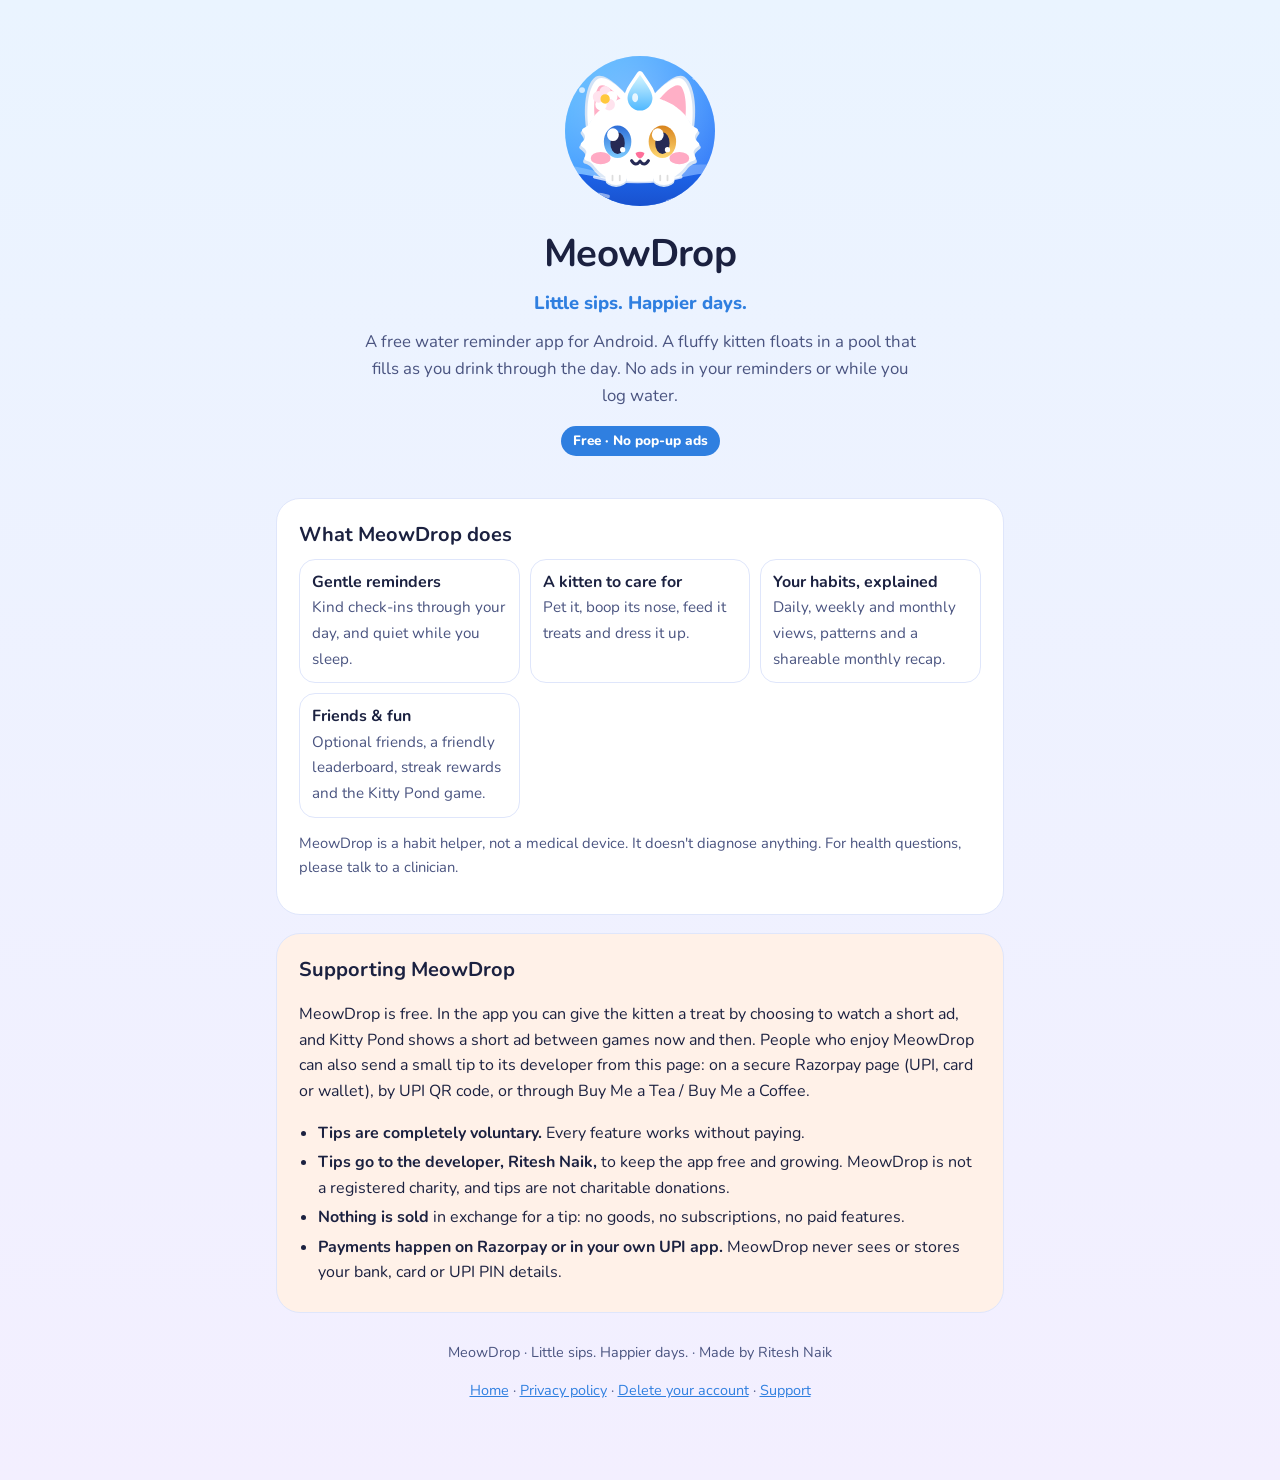
==== commit f0a8be31: "Website: describe opt-in treat ads and Kitty Pond breaks; privacy policy Ads section" ====
--- a/index.html
+++ b/index.html
@@ -4,7 +4,7 @@
 <meta charset="utf-8">
 <meta name="viewport" content="width=device-width, initial-scale=1">
 <title>MeowDrop — a cute water reminder app</title>
-<meta name="description" content="MeowDrop is a free, ad-free water reminder app with a cute kitten companion, made by Ritesh Naik.">
+<meta name="description" content="MeowDrop is a free water reminder app with a cute kitten companion, made by Ritesh Naik.">
 <link rel="preconnect" href="https://fonts.googleapis.com">
 <link href="https://fonts.googleapis.com/css2?family=Nunito:wght@400;600;800&display=swap" rel="stylesheet">
 <link rel="icon" type="image/svg+xml" href="favicon.svg">
@@ -17,8 +17,8 @@
 
   <h1>MeowDrop</h1>
   <p class="tagline">Little sips. Happier days.</p>
-  <p class="lead">A free water reminder app for Android. A fluffy kitten floats in a pool that fills as you drink through the day. No ads, ever.</p>
-  <p><span class="badge">Free &middot; No ads</span></p>
+  <p class="lead">A free water reminder app for Android. A fluffy kitten floats in a pool that fills as you drink through the day. No ads in your reminders or while you log water.</p>
+  <p><span class="badge">Free &middot; No pop-up ads</span></p>
 </header>
 
 <section>
@@ -34,7 +34,7 @@
 
 <section class="peach" id="support">
   <h2>Supporting MeowDrop</h2>
-  <p>MeowDrop is free and has no ads. Inside the app, people who enjoy it can choose to send a small tip to its developer on a secure Razorpay page (UPI, card or wallet), by UPI QR code, or through Buy Me a Tea / Buy Me a Coffee.</p>
+  <p>MeowDrop is free. In the app you can give the kitten a treat by choosing to watch a short ad, and Kitty Pond shows a short ad between games now and then. People who enjoy MeowDrop can also send a small tip to its developer from this page: on a secure Razorpay page (UPI, card or wallet), by UPI QR code, or through Buy Me a Tea / Buy Me a Coffee.</p>
   <ul>
     <li><b>Tips are completely voluntary.</b> Every feature works without paying.</li>
     <li><b>Tips go to the developer, Ritesh Naik,</b> to keep the app free and growing. MeowDrop is not a registered charity, and tips are not charitable donations.</li>
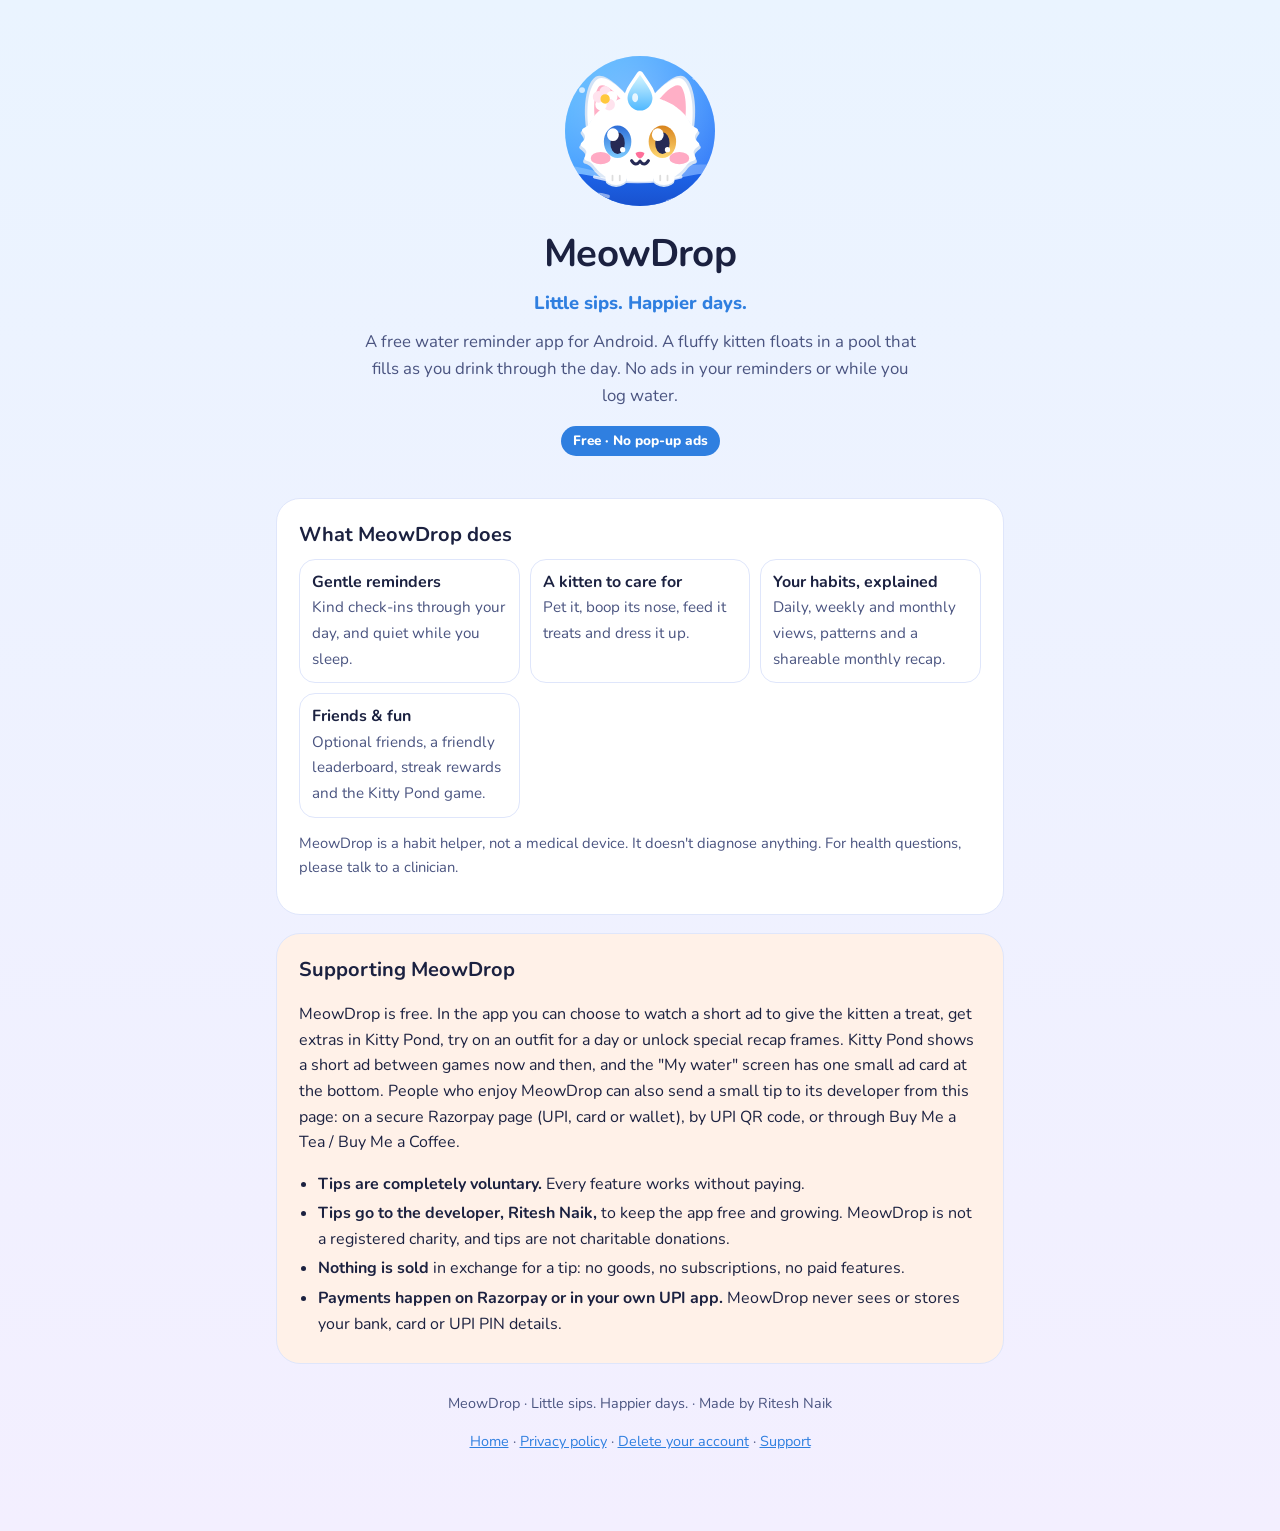
==== commit e29e385f: "Website: list all ad placements in 2.5.0" ====
--- a/index.html
+++ b/index.html
@@ -34,7 +34,7 @@
 
 <section class="peach" id="support">
   <h2>Supporting MeowDrop</h2>
-  <p>MeowDrop is free. In the app you can give the kitten a treat by choosing to watch a short ad, and Kitty Pond shows a short ad between games now and then. People who enjoy MeowDrop can also send a small tip to its developer from this page: on a secure Razorpay page (UPI, card or wallet), by UPI QR code, or through Buy Me a Tea / Buy Me a Coffee.</p>
+  <p>MeowDrop is free. In the app you can choose to watch a short ad to give the kitten a treat, get extras in Kitty Pond, try on an outfit for a day or unlock special recap frames. Kitty Pond shows a short ad between games now and then, and the "My water" screen has one small ad card at the bottom. People who enjoy MeowDrop can also send a small tip to its developer from this page: on a secure Razorpay page (UPI, card or wallet), by UPI QR code, or through Buy Me a Tea / Buy Me a Coffee.</p>
   <ul>
     <li><b>Tips are completely voluntary.</b> Every feature works without paying.</li>
     <li><b>Tips go to the developer, Ritesh Naik,</b> to keep the app free and growing. MeowDrop is not a registered charity, and tips are not charitable donations.</li>
